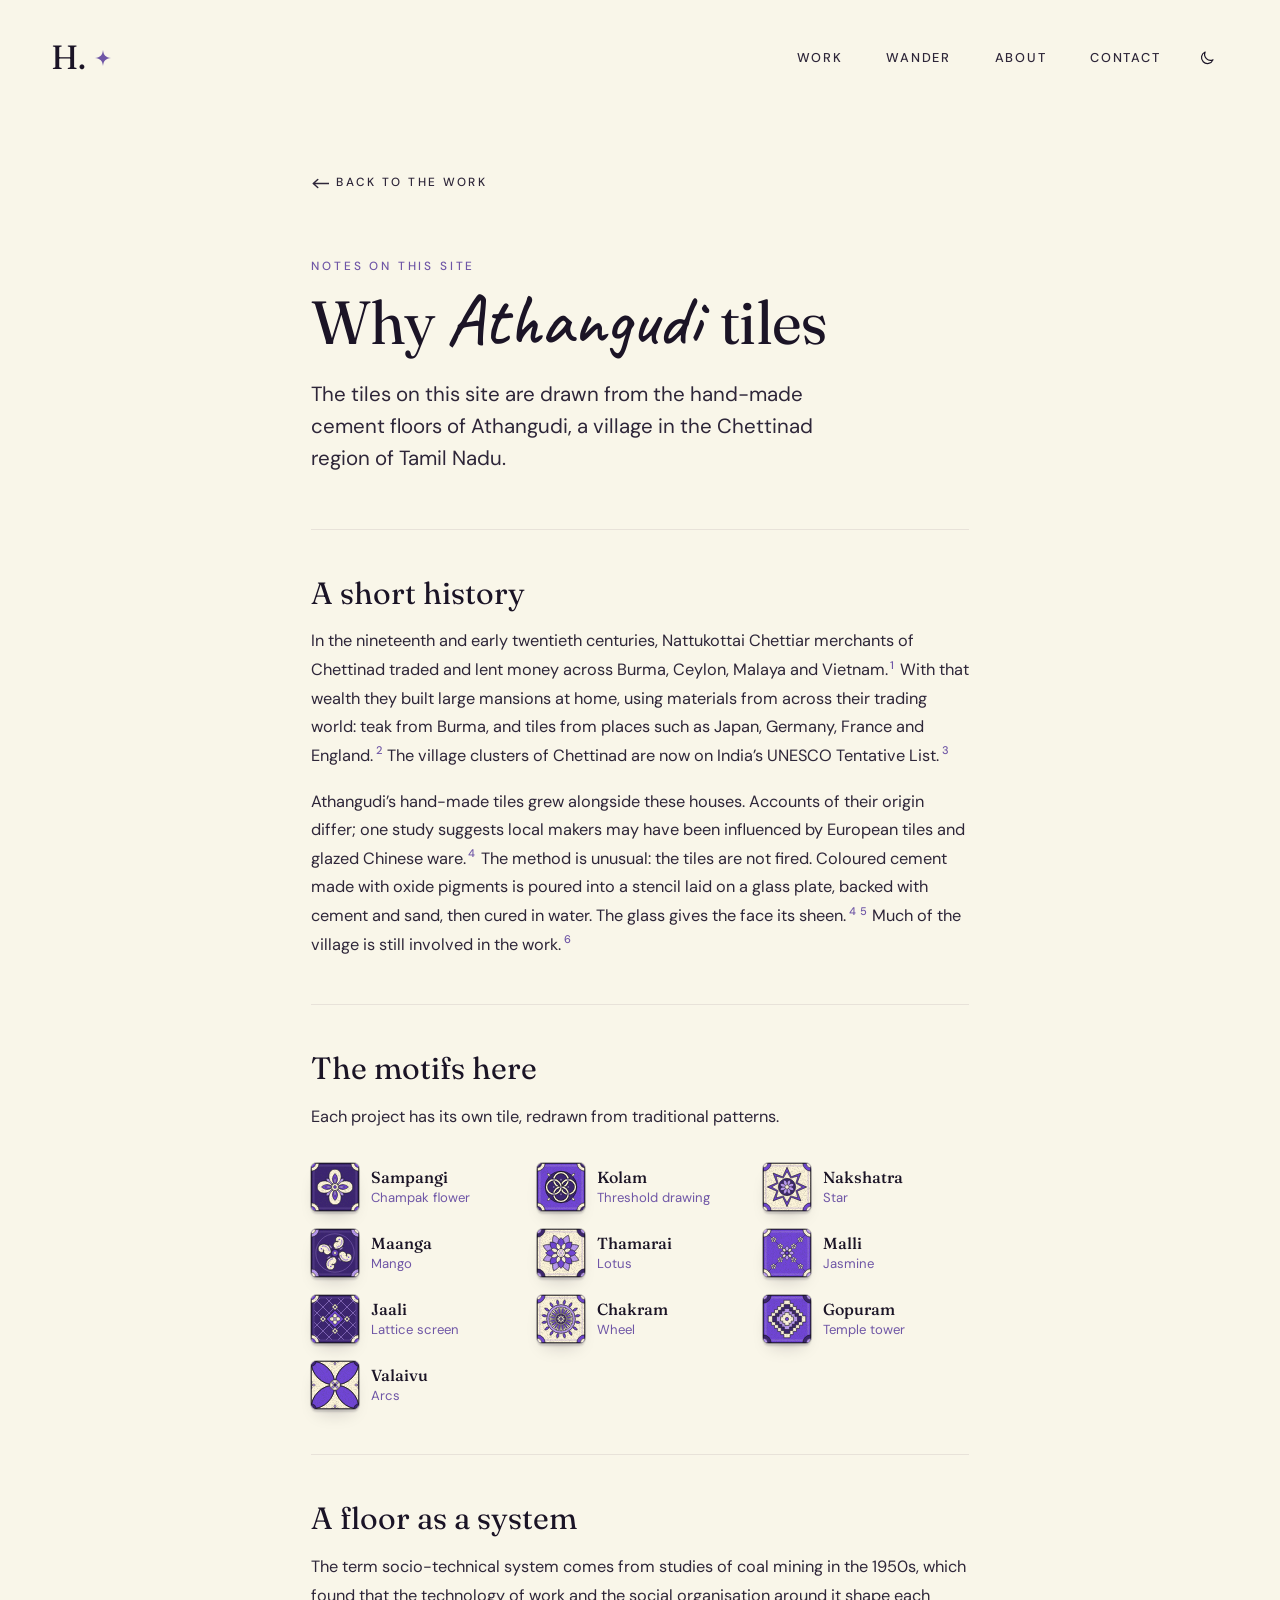
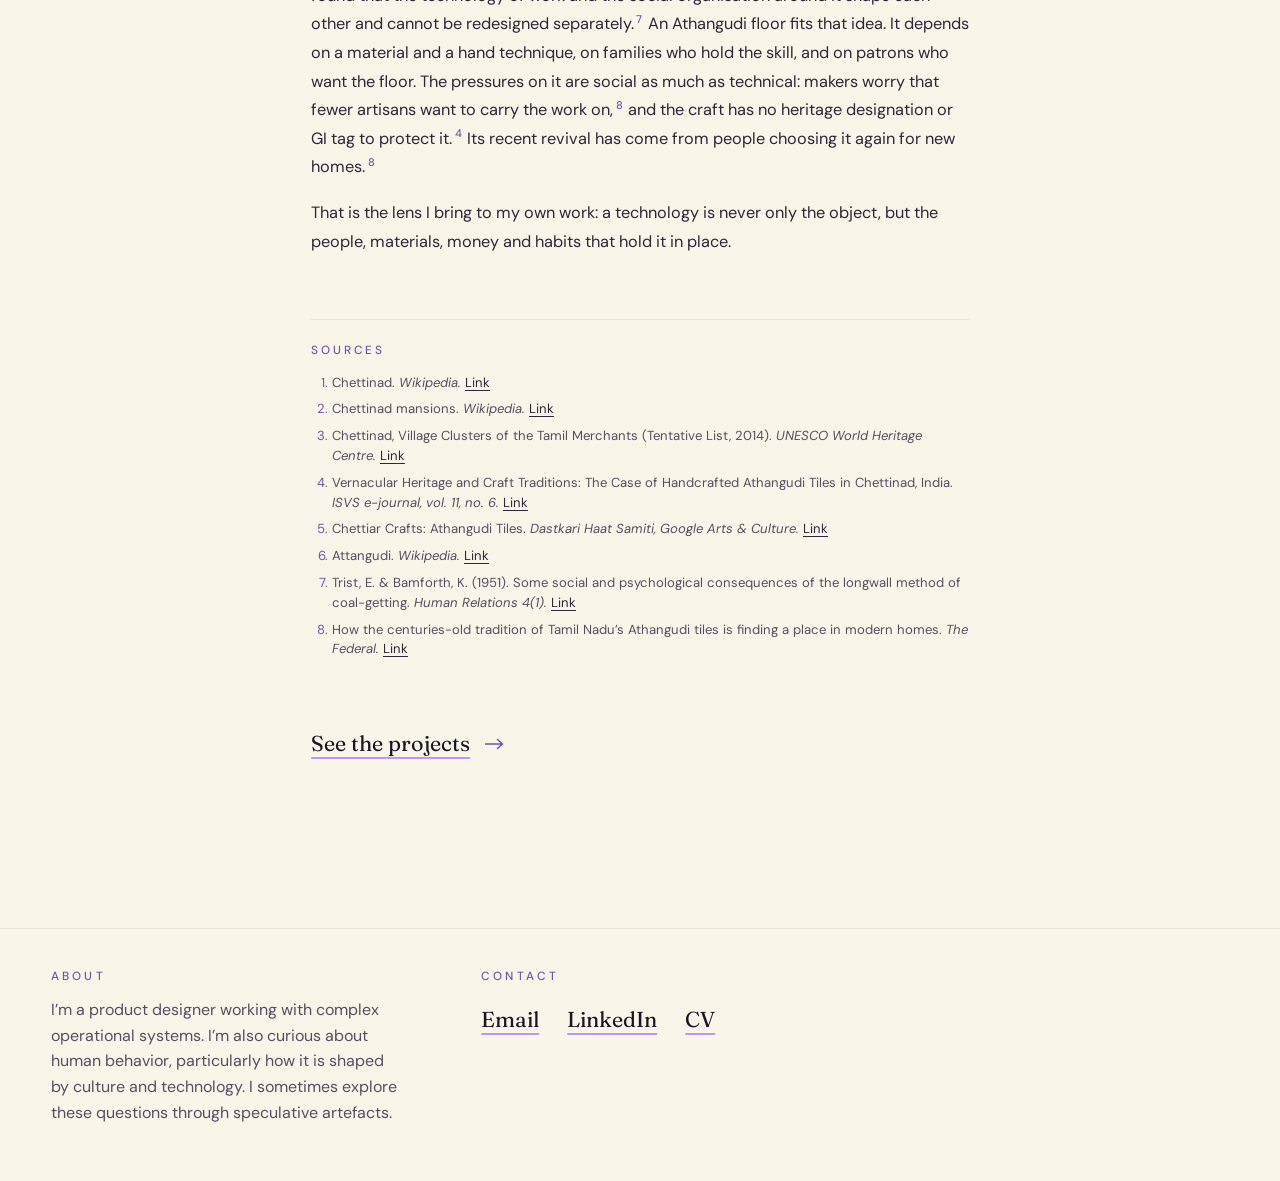
==== athangudi.html @ d54a867b "Athangudi page: tie decline and revival claims to the sources that support them Co-Authored-By: Clau" ====
<!doctype html>
<html lang="en">
<head>
  <meta charset="utf-8">
  <meta name="viewport" content="width=device-width, initial-scale=1">
  <title>Athangudi tiles — Harini</title>
  <meta name="description" content="Why this portfolio is laid out in Athangudi tiles: the hand-made cement floors of Chettinad, Tamil Nadu.">
  <meta name="theme-color" content="#F9F6E9" media="(prefers-color-scheme: light)">
  <meta name="theme-color" content="#15121C" media="(prefers-color-scheme: dark)">
  <link rel="preconnect" href="https://fonts.googleapis.com">
  <link rel="preconnect" href="https://fonts.gstatic.com" crossorigin>
  <link href="https://fonts.googleapis.com/css2?family=Caveat:wght@500&family=DM+Sans:opsz,wght@9..40,400;9..40,500;9..40,600&family=Fraunces:opsz,wght@9..144,300..600&display=swap" rel="stylesheet">
  <link rel="stylesheet" href="styles.css">
  <script>
    document.documentElement.classList.add('js');
    try { var t = localStorage.getItem('theme'); if (t === 'light' || t === 'dark') document.documentElement.dataset.theme = t; } catch (e) {}
    try { if (sessionStorage.getItem('hello')) document.documentElement.classList.add('seen'); else sessionStorage.setItem('hello', '1'); } catch (e) {}
  </script>
</head>
<body>
  <!-- Shared ornament: a four-point spark, used sparingly -->
  <svg width="0" height="0" style="position:absolute" aria-hidden="true">
    <symbol id="spark" viewBox="0 0 24 24"><path d="M12 0C12.9 8 16 11.1 24 12 16 12.9 12.9 16 12 24 11.1 16 8 12.9 0 12 8 11.1 11.1 8 12 0Z"/></symbol>
    <symbol id="arrow" viewBox="0 0 20 12"><path d="M0 6h17M12.5 1.5 17.5 6l-5 4.5" fill="none" stroke="currentColor" stroke-width="1.6" stroke-linecap="round" stroke-linejoin="round"/></symbol>
  </svg>

  <a class="skip" href="#article">Skip to content</a>

  <header class="site-header">
    <a class="monogram" href="index.html" aria-label="Harini — home">H.<svg class="spark" aria-hidden="true"><use href="#spark"/></svg></a>
    <div class="header-end">
      <nav aria-label="Primary">
      <ul class="nav">
        <li><a href="index.html#work">Work</a></li>
        <li><a href="index.html#wander">Wander</a></li>
        <li><a href="index.html#about">About</a></li>
        <li><a href="index.html#contact">Contact</a></li>
      </ul>
    </nav>
      <button class="theme-toggle" type="button" aria-label="Switch to dark theme">
        <svg class="icon-moon" viewBox="0 0 24 24" fill="none" stroke="currentColor" stroke-width="1.6" stroke-linecap="round" stroke-linejoin="round" aria-hidden="true"><path d="M20 14.5A8 8 0 0 1 9.5 4a8 8 0 1 0 10.5 10.5Z"/></svg>
        <svg class="icon-sun" viewBox="0 0 24 24" fill="none" stroke="currentColor" stroke-width="1.6" stroke-linecap="round" aria-hidden="true"><circle cx="12" cy="12" r="4"/><path d="M12 2v2M12 20v2M4.9 4.9l1.4 1.4M17.7 17.7l1.4 1.4M2 12h2M20 12h2M4.9 19.1l1.4-1.4M17.7 6.3l1.4-1.4"/></svg>
      </button>
    </div>
  </header>

  <main class="article" id="article">
    <a class="back-link" href="index.html#work"><svg aria-hidden="true"><use href="#arrow"/></svg>Back to the work</a>

    <header class="article__head">
      <p class="article__kicker">Notes on this site</p>
      <h1>Why <span class="name">Athangudi</span> tiles</h1>
      <p class="article__lede">The tiles on this site are drawn from the hand-made cement floors of Athangudi, a village in the Chettinad region of Tamil Nadu.</p>
    </header>

    <section class="article__section" aria-labelledby="history">
      <h2 id="history">A short history</h2>
      <p>In the nineteenth and early twentieth centuries, Nattukottai Chettiar merchants of Chettinad traded and lent money across Burma, Ceylon, Malaya and Vietnam.<sup class="cite"><a href="#src-1" aria-label="Source 1">1</a></sup> With that wealth they built large mansions at home, using materials from across their trading world: teak from Burma, and tiles from places such as Japan, Germany, France and England.<sup class="cite"><a href="#src-2" aria-label="Source 2">2</a></sup> The village clusters of Chettinad are now on India’s UNESCO Tentative List.<sup class="cite"><a href="#src-3" aria-label="Source 3">3</a></sup></p>
      <p>Athangudi’s hand-made tiles grew alongside these houses. Accounts of their origin differ; one study suggests local makers may have been influenced by European tiles and glazed Chinese ware.<sup class="cite"><a href="#src-4" aria-label="Source 4">4</a></sup> The method is unusual: the tiles are not fired. Coloured cement made with oxide pigments is poured into a stencil laid on a glass plate, backed with cement and sand, then cured in water. The glass gives the face its sheen.<sup class="cite"><a href="#src-4" aria-label="Source 4">4</a></sup><sup class="cite"><a href="#src-5" aria-label="Source 5">5</a></sup> Much of the village is still involved in the work.<sup class="cite"><a href="#src-6" aria-label="Source 6">6</a></sup></p>
    </section>

    <section class="article__section" aria-labelledby="motifs">
      <h2 id="motifs">The motifs here</h2>
      <p>Each project has its own tile, redrawn from traditional patterns.</p>
      <ul class="motifs motifs--compact" role="list">
          <li class="motif motif--compact"><span class="motif__tile" aria-hidden="true"><img class="art-dark" src="assets/tiles/sampangi.svg" alt="" width="400" height="400" loading="lazy"><img class="art-light" src="assets/tiles/light/sampangi.svg" alt="" width="400" height="400" loading="lazy"></span><span class="motif__text"><strong>Sampangi</strong><span class="motif__en">Champak flower</span></span></li>
          <li class="motif motif--compact"><span class="motif__tile" aria-hidden="true"><img class="art-dark" src="assets/tiles/kolam.svg" alt="" width="400" height="400" loading="lazy"><img class="art-light" src="assets/tiles/light/kolam.svg" alt="" width="400" height="400" loading="lazy"></span><span class="motif__text"><strong>Kolam</strong><span class="motif__en">Threshold drawing</span></span></li>
          <li class="motif motif--compact"><span class="motif__tile" aria-hidden="true"><img class="art-dark" src="assets/tiles/nakshatra.svg" alt="" width="400" height="400" loading="lazy"><img class="art-light" src="assets/tiles/light/nakshatra.svg" alt="" width="400" height="400" loading="lazy"></span><span class="motif__text"><strong>Nakshatra</strong><span class="motif__en">Star</span></span></li>
          <li class="motif motif--compact"><span class="motif__tile" aria-hidden="true"><img class="art-dark" src="assets/tiles/maanga.svg" alt="" width="400" height="400" loading="lazy"><img class="art-light" src="assets/tiles/light/maanga.svg" alt="" width="400" height="400" loading="lazy"></span><span class="motif__text"><strong>Maanga</strong><span class="motif__en">Mango</span></span></li>
          <li class="motif motif--compact"><span class="motif__tile" aria-hidden="true"><img class="art-dark" src="assets/tiles/thamarai.svg" alt="" width="400" height="400" loading="lazy"><img class="art-light" src="assets/tiles/light/thamarai.svg" alt="" width="400" height="400" loading="lazy"></span><span class="motif__text"><strong>Thamarai</strong><span class="motif__en">Lotus</span></span></li>
          <li class="motif motif--compact"><span class="motif__tile" aria-hidden="true"><img class="art-dark" src="assets/tiles/malli.svg" alt="" width="400" height="400" loading="lazy"><img class="art-light" src="assets/tiles/light/malli.svg" alt="" width="400" height="400" loading="lazy"></span><span class="motif__text"><strong>Malli</strong><span class="motif__en">Jasmine</span></span></li>
          <li class="motif motif--compact"><span class="motif__tile" aria-hidden="true"><img class="art-dark" src="assets/tiles/jaali.svg" alt="" width="400" height="400" loading="lazy"><img class="art-light" src="assets/tiles/light/jaali.svg" alt="" width="400" height="400" loading="lazy"></span><span class="motif__text"><strong>Jaali</strong><span class="motif__en">Lattice screen</span></span></li>
          <li class="motif motif--compact"><span class="motif__tile" aria-hidden="true"><img class="art-dark" src="assets/tiles/chakram.svg" alt="" width="400" height="400" loading="lazy"><img class="art-light" src="assets/tiles/light/chakram.svg" alt="" width="400" height="400" loading="lazy"></span><span class="motif__text"><strong>Chakram</strong><span class="motif__en">Wheel</span></span></li>
          <li class="motif motif--compact"><span class="motif__tile" aria-hidden="true"><img class="art-dark" src="assets/tiles/gopuram.svg" alt="" width="400" height="400" loading="lazy"><img class="art-light" src="assets/tiles/light/gopuram.svg" alt="" width="400" height="400" loading="lazy"></span><span class="motif__text"><strong>Gopuram</strong><span class="motif__en">Temple tower</span></span></li>
          <li class="motif motif--compact"><span class="motif__tile" aria-hidden="true"><img class="art-dark" src="assets/tiles/valaivu.svg" alt="" width="400" height="400" loading="lazy"><img class="art-light" src="assets/tiles/light/valaivu.svg" alt="" width="400" height="400" loading="lazy"></span><span class="motif__text"><strong>Valaivu</strong><span class="motif__en">Arcs</span></span></li>
      </ul>
    </section>

    <section class="article__section" aria-labelledby="systems">
      <h2 id="systems">A floor as a system</h2>
      <p>The term socio-technical system comes from studies of coal mining in the 1950s, which found that the technology of work and the social organisation around it shape each other and cannot be redesigned separately.<sup class="cite"><a href="#src-7" aria-label="Source 7">7</a></sup> An Athangudi floor fits that idea. It depends on a material and a hand technique, on families who hold the skill, and on patrons who want the floor. The pressures on it are social as much as technical: makers worry that fewer artisans want to carry the work on,<sup class="cite"><a href="#src-8" aria-label="Source 8">8</a></sup> and the craft has no heritage designation or GI tag to protect it.<sup class="cite"><a href="#src-4" aria-label="Source 4">4</a></sup> Its recent revival has come from people choosing it again for new homes.<sup class="cite"><a href="#src-8" aria-label="Source 8">8</a></sup></p>
      <p>That is the lens I bring to my own work: a technology is never only the object, but the people, materials, money and habits that hold it in place.</p>
    </section>

    <section class="sources" aria-labelledby="sources">
      <h2 id="sources">Sources</h2>
      <ol>
        <li id="src-1">Chettinad. <span class="sources__pub">Wikipedia.</span> <a href="https://en.wikipedia.org/wiki/Chettinad" target="_blank" rel="noopener noreferrer">Link<span class="sr-only"> (opens in a new tab)</span></a></li>
        <li id="src-2">Chettinad mansions. <span class="sources__pub">Wikipedia.</span> <a href="https://en.wikipedia.org/wiki/Chettinad_mansions" target="_blank" rel="noopener noreferrer">Link<span class="sr-only"> (opens in a new tab)</span></a></li>
        <li id="src-3">Chettinad, Village Clusters of the Tamil Merchants (Tentative List, 2014). <span class="sources__pub">UNESCO World Heritage Centre.</span> <a href="https://whc.unesco.org/en/tentativelists/5920/" target="_blank" rel="noopener noreferrer">Link<span class="sr-only"> (opens in a new tab)</span></a></li>
        <li id="src-4">Vernacular Heritage and Craft Traditions: The Case of Handcrafted Athangudi Tiles in Chettinad, India. <span class="sources__pub">ISVS e-journal, vol. 11, no. 6.</span> <a href="https://isvshome.com/pdf/ISVS_11-06/ISVSej_11.06.02.pdf" target="_blank" rel="noopener noreferrer">Link<span class="sr-only"> (opens in a new tab)</span></a></li>
        <li id="src-5">Chettiar Crafts: Athangudi Tiles. <span class="sources__pub">Dastkari Haat Samiti, Google Arts &amp; Culture.</span> <a href="https://artsandculture.google.com/story/chettiar-crafts-athangudi-tiles-dastkari-haat-samiti/2QWRMoHx4BQNJg" target="_blank" rel="noopener noreferrer">Link<span class="sr-only"> (opens in a new tab)</span></a></li>
        <li id="src-6">Attangudi. <span class="sources__pub">Wikipedia.</span> <a href="https://en.wikipedia.org/wiki/Attangudi" target="_blank" rel="noopener noreferrer">Link<span class="sr-only"> (opens in a new tab)</span></a></li>
        <li id="src-7">Trist, E. &amp; Bamforth, K. (1951). Some social and psychological consequences of the longwall method of coal-getting. <span class="sources__pub">Human Relations 4(1).</span> <a href="https://doi.org/10.1177/001872675100400101" target="_blank" rel="noopener noreferrer">Link<span class="sr-only"> (opens in a new tab)</span></a></li>
        <li id="src-8">How the centuries-old tradition of Tamil Nadu’s Athangudi tiles is finding a place in modern homes. <span class="sources__pub">The Federal.</span> <a href="https://m.dailyhunt.in/news/india/english/the+federal+english-epaper-thefeden/how+the+centuriesold+tradition+of+tamil+nadus+athangudi+tiles+is+finding+a+place+in+modern+homes-newsid-n694177551" target="_blank" rel="noopener noreferrer">Link<span class="sr-only"> (opens in a new tab)</span></a></li>
      </ol>
    </section>

    <p class="article__end"><a href="index.html#work">See the projects<svg aria-hidden="true"><use href="#arrow"/></svg></a></p>
  </main>

  <footer class="site-footer">
    <section id="about" aria-labelledby="about-title">
      <h2 id="about-title">About</h2>
      <p>I’m a product designer working with complex operational systems. I’m also curious about human behavior, particularly how it is shaped by culture and technology. I sometimes explore these questions through speculative artefacts.</p>
    </section>
    <section id="contact" aria-labelledby="contact-title">
      <h2 id="contact-title">Contact</h2>
      <ul class="contact-links" role="list">
        <li><a href="index.html#contact">Email</a></li>
        <li><a href="https://www.linkedin.com/in/hmuralidharan/" target="_blank" rel="noopener noreferrer">LinkedIn<span class="sr-only"> (opens in a new tab)</span></a></li>
        <li><a href="https://flowcv.com/resume/mtfq4s3gjd2h" target="_blank" rel="noopener noreferrer">CV<span class="sr-only"> (opens in a new tab)</span></a></li>
      </ul>
    </section>
  </footer>

  <script>
    // Theme toggle: follows the device setting until the visitor picks one.
    (function () {
      var root = document.documentElement, btn = document.querySelector('.theme-toggle');
      var dark = function () {
        return root.dataset.theme ? root.dataset.theme === 'dark' : matchMedia('(prefers-color-scheme: dark)').matches;
      };
      var label = function () { btn.setAttribute('aria-label', dark() ? 'Switch to light theme' : 'Switch to dark theme'); };
      label();
      btn.addEventListener('click', function (e) {
        var next = dark() ? 'light' : 'dark';
        var apply = function () {
          root.dataset.theme = next;
          try { localStorage.setItem('theme', next); } catch (err) {}
          label();
        };
        // A circle grows out from the toggle (where supported, motion allowed).
        if (!document.startViewTransition || matchMedia('(prefers-reduced-motion: reduce)').matches) { apply(); return; }
        var r = btn.getBoundingClientRect(), x = r.left + r.width / 2, y = r.top + r.height / 2;
        root.style.setProperty('--tx', x + 'px');
        root.style.setProperty('--ty', y + 'px');
        root.style.setProperty('--tr', Math.hypot(Math.max(x, innerWidth - x), Math.max(y, innerHeight - y)) + 'px');
        document.startViewTransition(apply);
      });
      matchMedia('(prefers-color-scheme: dark)').addEventListener('change', label);
    })();
  </script>
  <script src="script.js" defer></script>
</body>
</html>
---- styles.css ----
/* ---------------------------------------------------------------------------
   Harini — Work / Wander landing page
   Palette: ink, deep violet, muted lilac, warm ivory.
--------------------------------------------------------------------------- */
:root {
  --ink: #15121C;
  --ink-2: #1D1926;
  --violet: #7045D5;
  --lilac: #B99AEF;
  --ivory: #F1DFAD;
  --ivory-soft: #E9DDC0;
  --muted: #B8AFC4;

  /* Theme tokens: light by default (Ivory / Charcoal / Plum), dark below. */
  --bg: #F9F6E9;
  --heading: #1B1426;
  --text: #2E2639;
  --muted-text: #574D63;
  --accent: #6F56A6;          /* plum: emphasis text, links */
  --line: #B99AF7;            /* orchid rules */
  --spark: #6F56A6;
  --spark-alt: #1B1426;
  --frame: 111 86 166;        /* rgb triplets for translucent strokes */
  --orbit: 111 86 166;
  --divider: #E8E2D9;
  --disc-1: #E3D6FF; --disc-2: #C9B6FF; --disc-3: #B99AF7;
  --disc-opacity: .7;
  --cast-1: rgb(27 20 38 / .16);
  --cast-2: rgb(27 20 38 / .22);
  --skip-bg: #1B1426; --skip-fg: #F9F6E9;

  --serif: "Fraunces", "Iowan Old Style", Georgia, serif;
  --sans: "DM Sans", "Segoe UI", system-ui, sans-serif;
  --hand: "Caveat", "Bradley Hand", cursive;   /* used only for the name and one note */

  --gutter: clamp(16px, 4vw, 64px);
  --flip: 420ms;
  --ease: cubic-bezier(.45, 0, .2, 1);
}

@media (prefers-color-scheme: dark) {
  :root:not([data-theme="light"]) {
    --bg: #15121C;
    --heading: #F1DFAD;
    --text: #E9DDC0;
    --muted-text: #B8AFC4;
    --accent: #B99AEF;
    --line: #7045D5;
    --spark: #B99AEF;
    --spark-alt: #F1DFAD;
    --frame: 241 223 173;
    --orbit: 185 154 239;
    --divider: rgb(185 154 239 / .25);
    --disc-1: #6A4AA8; --disc-2: #4A2F86; --disc-3: #241845;
    --disc-opacity: .75;
    --cast-1: rgb(0 0 0 / .55);
    --cast-2: rgb(0 0 0 / .65);
    --skip-bg: #F1DFAD; --skip-fg: #15121C;
    color-scheme: dark;
  }
}
:root[data-theme="dark"] {
    --bg: #15121C;
  --heading: #F1DFAD;
  --text: #E9DDC0;
  --muted-text: #B8AFC4;
  --accent: #B99AEF;
  --line: #7045D5;
  --spark: #B99AEF;
  --spark-alt: #F1DFAD;
  --frame: 241 223 173;
  --orbit: 185 154 239;
  --divider: rgb(185 154 239 / .25);
  --disc-1: #6A4AA8; --disc-2: #4A2F86; --disc-3: #241845;
  --disc-opacity: .75;
  --cast-1: rgb(0 0 0 / .55);
  --cast-2: rgb(0 0 0 / .65);
  --skip-bg: #F1DFAD; --skip-fg: #15121C;
  color-scheme: dark;
}

*, *::before, *::after { box-sizing: border-box; }

html { color-scheme: light; scroll-behavior: smooth; }
:root[data-theme="light"] { color-scheme: light; }
@media (prefers-reduced-motion: reduce) { html { scroll-behavior: auto; } }

body {
  margin: 0;
  background: var(--bg);
  color: var(--text);
  transition: background-color 250ms, color 250ms;
  font: 400 1rem/1.6 var(--sans);
  -webkit-font-smoothing: antialiased;
  text-rendering: optimizeLegibility;
}

img { display: block; max-width: 100%; }
a { color: inherit; }
h1, h2, h3, p, figure, ul { margin: 0; }

.sr-only {
  position: absolute; width: 1px; height: 1px; padding: 0; margin: -1px;
  overflow: hidden; clip: rect(0 0 0 0); white-space: nowrap; border: 0;
}
.nowrap { white-space: nowrap; }

:focus-visible { outline: 2px solid var(--accent); outline-offset: 4px; border-radius: 2px; }

.skip {
  position: absolute; left: var(--gutter); top: -100px; z-index: 10;
  padding: .6rem 1rem; background: var(--skip-bg); color: var(--skip-fg);
  font-weight: 600; text-decoration: none;
}
.skip:focus { top: 12px; }

.spark { width: 14px; height: 14px; fill: var(--spark); flex: none; }

/* ---------------------------------------------------------------- header -- */
.site-header {
  display: flex; align-items: center; justify-content: space-between; gap: 1rem;
  padding: clamp(20px, 3vw, 36px) var(--gutter);
}
.monogram {
  display: inline-flex; align-items: center; gap: .55rem;
  font: 400 2.1rem/1 var(--serif); color: var(--heading); text-decoration: none;
}
.monogram .spark { width: 16px; height: 16px; }

.nav { display: flex; gap: clamp(.25rem, 2.4vw, 2.6rem); list-style: none; padding: 0; }
.nav a {
  display: inline-flex; align-items: center; min-height: 44px; padding: 0 .4rem;
  font: 500 .8rem/1 var(--sans); letter-spacing: .14em; text-transform: uppercase;
  text-decoration: none; color: var(--text);
  background: linear-gradient(var(--accent), var(--accent)) no-repeat 50% calc(100% - 10px) / 0 1px;
  transition: background-size 200ms var(--ease), color 200ms;
}
.nav a:hover { color: var(--heading); background-size: calc(100% - .8rem) 1px; }

/* ---------------------------------------------------------------- layout -- */
.layout {
  display: grid;
  grid-template-columns: 1fr;
  padding: clamp(12px, 3vw, 48px) var(--gutter) 0;
  align-items: start;
}

/* ----------------------------------------------------------------- intro -- */
.intro {
  display: flex; flex-direction: column;
}
/* Introduction on the left, headshot on the right; the text's last line
   (the short rule) sits level with the bottom of the photo. */
.intro__row {
  display: flex; align-items: flex-end; justify-content: space-between;
  gap: clamp(24px, 4vw, 72px);
}
.intro__text { flex: 0 1 auto; min-width: 0; }
.intro h1 {
  font: 400 clamp(2.2rem, 2.6vw, 3.1rem)/1.05 var(--serif);
  font-optical-sizing: auto;
  letter-spacing: -.015em;
  color: var(--heading);
}
/* The name, handwritten: Caveat 500. */
.intro h1 .name {
  font: 500 1.45em/1 var(--hand);
  letter-spacing: 0;
  color: var(--heading);
}
.spark--title { width: .42em; height: .42em; margin-left: .3em; vertical-align: .32em; }

.role {
  margin-top: .8rem;
  font: 400 clamp(1rem, 1.2vw, 1.25rem)/1.5 var(--sans);
  color: var(--text);
  max-width: 30ch;
}
.role em { font-style: normal; color: var(--accent); }

.short-rule {
  width: 36px; height: 0; margin: 1.2rem 0 0;
  border: 0; border-top: 1.5px solid var(--heading);
}

.portrait {
  /* Headshot: the photo exactly as supplied, on its own transparent background. */
  --w: clamp(130px, 12vw, 210px);
  flex: none;
  width: var(--w);
  margin-left: 0;
}
.portrait { position: relative; }
.portrait img { position: relative; width: 100%; height: auto; }
.portrait__disc, .portrait__frame, .hero-deco, .scroll-cue { display: none; }

/* -------------------------------------------------------------------- hero -- */
@media all {
  /* The first screen is the introduction alone; Work starts below the fold. */
  .intro {
    position: relative;
    min-height: calc(100svh - clamp(110px, 10vw, 140px));
    justify-content: center;
    padding: 0 7% 0 15%;
  }
  .intro__row { align-items: center; }
  .intro h1 { font-size: clamp(3rem, 4.1vw, 4.6rem); }
  .intro h1 .name { font-size: 72px; }
  .role { font-size: clamp(1.1rem, 1.25vw, 1.3rem); margin-top: 1.2rem; }
  .short-rule { width: 56px; margin-top: 2rem; border-top-width: 1px; }
  .portrait { --w: clamp(240px, 20vw, 330px); margin-right: 4%; }

  /* A thin rectangle behind the photo, a smaller offset line to its left,
     and a soft violet disc rising behind its top-right corner. */
  .portrait__frame, .portrait__disc { display: block; position: absolute; pointer-events: none; }
  .portrait__frame {
    left: 14%; right: 0; top: 4%; bottom: 0;
    border: 1px solid rgb(var(--frame) / .7);
  }
  .portrait__frame::before {
    content: ""; position: absolute;
    left: -15%; top: 12%; bottom: 0; width: 15%;
    border: 1px solid rgb(var(--frame) / .55); border-right: 0; border-bottom: 0;
  }
  .portrait__disc {
    width: 62%; aspect-ratio: 1; right: -24%; top: -12%;
    border-radius: 50%;
    background:
      radial-gradient(circle at 35% 30%, var(--disc-1), transparent 65%),
      radial-gradient(circle, var(--disc-2) 0%, var(--disc-3) 100%);
    opacity: var(--disc-opacity);
  }

  /* A long lilac arc that sweeps down and runs along the bottom of the screen. */
  .hero-deco { display: block; position: absolute; inset: 0; pointer-events: none; }
  .hero-orbit {
    position: absolute; left: 2%; right: 9%; top: 6%; bottom: 13%;
    border-left: 1px solid rgb(var(--orbit) / .55);
    border-bottom: 1px solid rgb(var(--orbit) / .55);
    border-bottom-left-radius: min(26vw, 380px) min(32svh, 340px);
    -webkit-mask-image: linear-gradient(to bottom, transparent, #000 35%);
            mask-image: linear-gradient(to bottom, transparent, #000 35%);
  }
  .hero-spark { position: absolute; width: 18px; height: 18px; }
  .hero-spark--end { right: calc(9% - 9px); bottom: calc(13% - 9px); fill: var(--spark); }
  .hero-spark--knot { left: calc(2% + min(26vw, 380px) - 9px); bottom: calc(13% - 9px); fill: var(--spark-alt); }

  /* Scroll cue: a vertical line dropping from the arc, with a label. */
  .scroll-cue {
    display: flex; align-items: flex-start; gap: 14px; padding-top: 30px;
    position: absolute; left: calc(2% + min(26vw, 380px)); bottom: 0; height: 13%;
    padding-left: 18px;
    font: 500 .72rem/1 var(--sans); letter-spacing: .24em; text-transform: uppercase;
    color: var(--text); text-decoration: none;
  }
  .scroll-cue::before {
    content: ""; position: absolute; left: 0; top: 9px; bottom: 0; width: 1px;
    background: linear-gradient(rgb(var(--frame) / .6), rgb(var(--frame) / 0));
  }
  .scroll-cue span { transition: color 200ms; }
  .scroll-cue span::after { content: " ↓"; letter-spacing: 0; color: var(--accent); }
  .scroll-cue:hover span { color: var(--accent); }
  .mural { margin-top: clamp(48px, 8vh, 96px); }
}

/* Hero on tablets and phones: same elements, scaled down. */
@media (max-width: 1080px) {
  .intro {
    position: relative;
    min-height: calc(100svh - 96px);
    padding: 0 0 0 9%;
  }
  .portrait__disc { right: -14%; width: 56%; }
  .intro__row { gap: 18px; }
  .portrait { --w: clamp(130px, 38vw, 260px); margin-right: 3%; }
  .hero-orbit { left: 0; right: 4%; top: 4%; bottom: 14%;
    border-bottom-left-radius: 22vw 18svh; }
  .hero-spark { width: 14px; height: 14px; }
  .hero-spark--end { right: calc(4% - 7px); bottom: calc(14% - 7px); }
  .hero-spark--knot { left: calc(22vw - 7px); bottom: calc(14% - 7px); }
  .scroll-cue { left: 22vw; height: 14%; padding-top: 22px; font-size: .66rem; letter-spacing: .2em; }
  .scroll-cue::before { top: 7px; }
  .short-rule { margin-top: 1.4rem; }
}
@media (max-width: 380px) {
  .intro { padding-left: 7%; }
  .intro h1 { font-size: 1.65rem; }
  .intro h1 .name { font-size: 1.4em; }
  .intro__row { gap: 12px; }
  .portrait { --w: 34vw; margin-right: 2%; }
  .role { font-size: .9rem; }
}

/* ----------------------------------------------------------------- mural -- */
.mural {
  container: mural / inline-size;
  margin-top: clamp(56px, 10vh, 120px);
  display: flex; flex-direction: column; gap: clamp(72px, 14vh, 150px);
  padding-top: .9rem; padding-bottom: clamp(56px, 12vh, 140px);
}

.group__head {
  display: flex; align-items: center; gap: clamp(14px, 1.6vw, 28px);
  margin-bottom: clamp(20px, 3vh, 36px);
}
.group__head h2 {
  position: relative;
  font: 400 clamp(2.4rem, 3.6vw, 3.4rem)/1 var(--serif);
  color: var(--heading); letter-spacing: -.015em;
}
/* A single handwritten aside, tucked above-right of "Wander". */
.scribble {
  position: absolute; left: 100%; bottom: 78%;
  margin-left: -.35em;
  font: 500 clamp(1.15rem, 1.5vw, 1.5rem)/1 var(--hand);
  letter-spacing: 0; white-space: nowrap;
  color: var(--accent);
  transform: rotate(-6deg); transform-origin: left bottom;
  pointer-events: none;
}
.group__label {
  font: 500 .74rem/1.3 var(--sans); letter-spacing: .26em; text-transform: uppercase;
  color: var(--text); white-space: nowrap;
}
.rule { height: 1px; background: var(--line); flex: 0 0 clamp(32px, 5vw, 80px); }
.rule--long { flex: 1 1 auto; }

/* ----------------------------------------------------------------- tiles -- */
.tiles {
  /* Tiles sit on a quarter-tile grid: a tile is 4 units square.
     --span = units across the mural, --h = units tall. Positions (--x, --y)
     are set per tile below, so the layout is ordered but not linear. */
  --span: 24;
  --h: 12;
  --seam: 8px;
  position: relative;
  aspect-ratio: var(--span) / var(--h);
  list-style: none; padding: 0;
  margin-inline: calc(var(--seam) / -2);   /* outer tile edges line up with the headings */
}
.tiles > .tile {
  position: absolute; left: 0; top: 0;
  /* --s is the tile's size in units: 4 = base size, 6 = 1.5x, 8 = 2x */
  width: calc(var(--s, 4) * 100% / var(--span) - var(--seam));
  margin-left: calc((var(--x, 0) * var(--xs, 1) + var(--ox, 0)) * 100% / var(--span) + var(--seam) / 2);
  margin-top: calc(var(--y, 0) * 100% / var(--span) + var(--seam) / 2);
}

/* Work — a tight cluster of mixed sizes; seams touch like a laid floor. */
.tiles--work { --h: 16; }
.tiles--work > :nth-child(1) { --x: 0; --y: 2; --s: 8; }
.tiles--work > :nth-child(2) { --x: 8; --y: 0; --s: 4; }
.tiles--work > :nth-child(3) { --x: 8; --y: 4; --s: 6; }
.tiles--work > :nth-child(4) { --x: 14; --y: 5; --s: 4; }
.tiles--work > :nth-child(5) { --x: 2; --y: 10; --s: 6; }
.tiles--work > :nth-child(6) { --x: 8; --y: 10; --s: 4; }

/* Wander — each tile starts as a copy of its Work counterpart (same place,
   same size) and drifts out to its own position and size as the section
   scrolls in. script.js sets --dx/--dy/--ds and --p. */
.tiles--wander { --h: 27; }
.tiles--wander:has(> :nth-child(6)) { --h: 27; }
.tiles--wander > :nth-child(1) { --x: 0; --y: 1; --s: 6; }
.tiles--wander > :nth-child(2) { --x: 11; --y: 0; --s: 4; }
.tiles--wander > :nth-child(3) { --x: 17; --y: 8; --s: 8; }
.tiles--wander > :nth-child(4) { --x: 5; --y: 13; --s: 4; }
.tiles--wander > :nth-child(5) { --x: 10; --y: 21; --s: 6; }
.tiles--wander > :nth-child(6) { --x: 20; --y: 22; --s: 4; }
.tiles--wander > .tile {
  transform-origin: 0 0;
  translate: calc(var(--dx, 0px) * (1 - var(--p, 1))) calc(var(--dy, 0px) * (1 - var(--p, 1)));
  scale: calc(1 + (var(--ds, 1) - 1) * (1 - var(--p, 1)));
  will-change: translate, scale;
}

/* Wide screens: nine base tiles across. Work shifts in from the left;
   Wander's horizontal positions stretch to use the full width. */
@container mural (width >= 1200px) {
  .tiles { --span: 36; }
  .tiles--work { --ox: 10; }
  .tiles--wander { --xs: 1.6; }
}

/* Narrower mural: four base tiles across. */
@container mural (width < 900px) {
  .tiles { --span: 16; }
  .tiles--work > :nth-child(1) { --x: 0; --y: 2; --s: 8; }
  .tiles--work > :nth-child(2) { --x: 8; --y: 0; --s: 4; }
  .tiles--work > :nth-child(3) { --x: 8; --y: 4; --s: 6; }
  .tiles--work > :nth-child(4) { --x: 12; --y: 0; --s: 4; }
  .tiles--work > :nth-child(5) { --x: 2; --y: 10; --s: 6; }
  .tiles--work > :nth-child(6) { --x: 8; --y: 10; --s: 4; }
  .tiles--wander { --h: 34; }
  .tiles--wander:has(> :nth-child(6)) { --h: 40; }
  .tiles--wander > :nth-child(1) { --x: 0; --y: 0; --s: 6; }
  .tiles--wander > :nth-child(2) { --x: 11; --y: 4; --s: 4; }
  .tiles--wander > :nth-child(3) { --x: 2; --y: 12; --s: 8; }
  .tiles--wander > :nth-child(4) { --x: 12; --y: 22; --s: 4; }
  .tiles--wander > :nth-child(5) { --x: 0; --y: 28; --s: 6; }
  .tiles--wander > :nth-child(6) { --x: 9; --y: 36; --s: 4; }
}

/* Phone: base tiles are half the width, the largest span it. */
@container mural (width < 560px) {
  .tiles { --span: 8; }
  .tiles--work { --h: 22; }
  .tiles--work:has(> :nth-child(6)) { --h: 26; }
  .tiles--work > :nth-child(1) { --x: 0; --y: 0; --s: 8; }
  .tiles--work > :nth-child(2) { --x: 0; --y: 8; --s: 4; }
  .tiles--work > :nth-child(3) { --x: 4; --y: 10; --s: 4; }
  .tiles--work > :nth-child(4) { --x: 0; --y: 12; --s: 4; }
  .tiles--work > :nth-child(5) { --x: 2; --y: 16; --s: 6; }
  .tiles--work > :nth-child(6) { --x: 0; --y: 22; --s: 4; }
  .tiles--wander { --h: 51; }
  .tiles--wander:has(> :nth-child(6)) { --h: 61; }
  .tiles--wander > :nth-child(1) { --x: 0; --y: 0; --s: 6; }
  .tiles--wander > :nth-child(2) { --x: 4; --y: 11; --s: 4; }
  .tiles--wander > :nth-child(3) { --x: 0; --y: 21; --s: 8; }
  .tiles--wander > :nth-child(4) { --x: 1; --y: 35; --s: 4; }
  .tiles--wander > :nth-child(5) { --x: 2; --y: 45; --s: 6; }
  .tiles--wander > :nth-child(6) { --x: 4; --y: 57; --s: 4; }
}

.tile {
  position: relative;
  aspect-ratio: 1;
  perspective: 1100px;
  container-type: inline-size;
  border-radius: 6px;
  cursor: pointer;
  -webkit-tap-highlight-color: transparent;
}
.tile__inner {
  position: absolute; inset: 0;
  transform-style: preserve-3d;
  transition: transform var(--flip) var(--ease);
}
.tile__face {
  position: absolute; inset: 0;
  border-radius: 6px;
  overflow: hidden;
  -webkit-backface-visibility: hidden;
  backface-visibility: hidden;
  /* Physical depth: a stepped edge below the face (the tile's thickness),
     then a soft cast shadow on the page. Vertical offsets only, so the
     light reads the same after the tile flips. */
  --edge: #2A1F45;
  --edge-dark: #1B1430;
  box-shadow:
    0 1px 0 var(--edge), 0 2px 0 var(--edge), 0 3px 0 var(--edge),
    0 4px 0 var(--edge-dark), 0 5px 0 var(--edge-dark), 0 6px 0 var(--edge-dark),
    0 8px 6px -2px var(--cast-1),
    0 18px 28px -8px var(--cast-2);
  transition: box-shadow 260ms var(--ease);
}
.tile__front img { width: 100%; height: 100%; object-fit: cover; }
.tile__front::after {   /* bevelled, slightly domed pressed-cement surface */
  content: ""; position: absolute; inset: 0; pointer-events: none;
  border-radius: inherit;
  background:
    radial-gradient(120% 90% at 30% 15%, rgb(255 255 255 / .14), transparent 55%),
    linear-gradient(160deg, transparent 55%, rgb(0 0 0 / .22));
  box-shadow:
    inset 0 2px 0 rgb(255 255 255 / .22),
    inset 2px 0 0 rgb(255 255 255 / .08),
    inset -2px 0 0 rgb(0 0 0 / .22),
    inset 0 -3px 0 rgb(0 0 0 / .35),
    inset 0 0 0 1px rgb(21 18 28 / .6);
}

.tile__back {
  transform: rotateY(180deg);
  display: flex; flex-direction: column; justify-content: center;
  padding: 11cqi 11cqi 10cqi;
  background:
    radial-gradient(circle at 0 0, var(--lilac) 0 9cqi, transparent calc(9cqi + .5px)),
    radial-gradient(circle at 100% 0, var(--lilac) 0 9cqi, transparent calc(9cqi + .5px)),
    radial-gradient(circle at 100% 100%, var(--lilac) 0 9cqi, transparent calc(9cqi + .5px)),
    radial-gradient(circle at 0 100%, var(--lilac) 0 9cqi, transparent calc(9cqi + .5px)),
    var(--ivory);
  color: var(--ink);
  --edge: #B8A271;
  --edge-dark: #8C7A50;
  box-shadow:
    inset 0 2px 0 rgb(255 255 255 / .5), inset 0 -3px 0 rgb(0 0 0 / .14),
    inset 0 0 0 1.5px var(--ink), inset 0 0 0 5cqi var(--ivory), inset 0 0 0 calc(5cqi + 1px) var(--violet),
    0 1px 0 var(--edge), 0 2px 0 var(--edge), 0 3px 0 var(--edge),
    0 4px 0 var(--edge-dark), 0 5px 0 var(--edge-dark), 0 6px 0 var(--edge-dark),
    0 8px 6px -2px var(--cast-1),
    0 22px 34px -8px var(--cast-2);
}
.tile__title {
  font: 500 clamp(1rem, 10cqi, 2rem)/1.08 var(--serif);
  color: var(--ink); letter-spacing: -.005em;
}
.tile__desc {
  margin-top: .55em;
  font-size: clamp(.75rem, 6.2cqi, 1.1rem); line-height: 1.4;
  max-width: 30ch;
  color: #3A3346;
}
.tile__link {
  display: inline-flex; align-items: center; gap: .45em; align-self: flex-start;
  margin-top: auto; padding-top: .5em;
  font: 600 clamp(.75rem, 6.4cqi, 1.05rem)/1 var(--sans);
  color: var(--violet); text-decoration: none;
}
.tile__link svg { width: 1.15em; height: .75em; transition: transform 200ms var(--ease); }
.tile__link:hover svg, .tile__link:focus-visible svg { transform: translateX(3px); }
.tile__link::after { content: ""; position: absolute; inset: 0; } /* whole revealed tile opens the project */
.tile__link:focus-visible { outline: none; }

/* revealed state — driven by .is-active (JS) or hover/focus (no JS) */
.tile.is-active .tile__inner,
html:not(.js) .tile:hover .tile__inner,
html:not(.js) .tile:focus-within .tile__inner { transform: rotateY(180deg); }

.tile:has(:focus-visible) { outline: 2px solid var(--accent); outline-offset: 4px; }
.tile.is-active { z-index: 1; }

/* reduced motion: reveal by cross-fade, no rotation */
@media (prefers-reduced-motion: reduce) {
  .tile__inner { transition: none; }
  .tile__back { transform: none; opacity: 0; transition: opacity 160ms linear; }
  .tile.is-active .tile__inner,
  html:not(.js) .tile:hover .tile__inner,
  html:not(.js) .tile:focus-within .tile__inner { transform: none; }
  .tile.is-active .tile__back,
  html:not(.js) .tile:hover .tile__back,
  html:not(.js) .tile:focus-within .tile__back { opacity: 1; }
}

/* ---------------------------------------------------------------- footer -- */
.site-footer {
  display: grid; grid-template-columns: minmax(300px, 30%) 1fr;
  column-gap: clamp(40px, 6vw, 110px); row-gap: 2rem;
  margin-top: clamp(24px, 6vh, 72px);
  padding: 40px var(--gutter) 56px;
  border-top: 1px solid var(--divider);
}
.site-footer h2 {
  font: 500 .74rem/1.3 var(--sans); letter-spacing: .26em; text-transform: uppercase;
  color: var(--accent); margin-bottom: .8rem;
}
.site-footer p { max-width: 52ch; color: var(--muted-text); }
.contact-links { display: flex; flex-wrap: wrap; gap: .25rem 1.75rem; list-style: none; padding: 0; }
.contact-links a {
  display: inline-flex; align-items: center; min-height: 44px;
  font: 400 1.35rem/1 var(--serif); color: var(--heading);
  text-decoration: underline; text-decoration-color: var(--line); text-underline-offset: 6px;
}
.contact-links a:hover { text-decoration-color: var(--accent); }

/* ------------------------------------------------------------ responsive -- */
/* Desktop: the intro group (text + headshot) sits at the right, text right-aligned. */

@media (max-width: 1240px) and (min-width: 1081px) {
  .group__label { letter-spacing: .18em; font-size: .68rem; }
  .rule:not(.rule--long) { display: none; }
}

@media (max-width: 1080px) {
  .layout, .site-footer { grid-template-columns: 1fr; }

  .mural { margin-top: clamp(40px, 7vw, 64px); }
}

@media (max-width: 640px) {
  .site-header { padding-top: 18px; padding-bottom: 10px; }
  .intro__row { gap: 16px; }
  .intro h1 { font-size: clamp(1.8rem, 8vw, 2.3rem); }
  .intro h1 .name { font-size: 1.3em; }
  .spark--title { margin-left: .15em; }
  .role { font-size: 1rem; }
  .monogram { font-size: 1.8rem; }
  .nav { gap: 0; }
  .nav a { font-size: .7rem; letter-spacing: .1em; padding: 0 .45rem; }
  .group__head { flex-wrap: wrap; row-gap: .5rem; }
  .group__head h2 { flex: 0 0 auto; }
  .group__head > .spark { margin-left: auto; }
  .group__head .rule:not(.rule--long) { display: none; }
  .group__label { order: 5; flex-basis: 100%; white-space: normal; letter-spacing: .2em; font-size: .7rem; }
  .group__head .rule--long { display: none; }
  .tile__back { padding: 9cqi 9cqi 8cqi; }
}

@media (max-width: 380px) {
  .nav a { padding: 0 .28rem; letter-spacing: .04em; font-size: .64rem; }
  .monogram { font-size: 1.55rem; gap: .3rem; }
  .monogram .spark { width: 12px; height: 12px; }
  .theme-toggle { width: 34px; height: 34px; }
  .site-header { gap: .25rem; }
}

/* ---------------------------------------------------------- theme toggle -- */
.header-end { display: flex; align-items: center; gap: clamp(4px, 1.4vw, 20px); }
.theme-toggle {
  display: inline-grid; place-items: center;
  width: 44px; height: 44px; padding: 0;
  border: 1px solid transparent; border-radius: 50%;
  background: none; color: var(--heading); cursor: pointer;
  transition: border-color 200ms;
}
.theme-toggle:hover { border-color: rgb(var(--orbit) / .5); }
.theme-toggle svg { width: 18px; height: 18px; }
.theme-toggle .icon-sun { display: none; }
@media (prefers-color-scheme: dark) {
  :root:not([data-theme="light"]) .theme-toggle .icon-sun { display: block; }
  :root:not([data-theme="light"]) .theme-toggle .icon-moon { display: none; }
}
:root[data-theme="dark"] .theme-toggle .icon-sun { display: block; }
:root[data-theme="dark"] .theme-toggle .icon-moon { display: none; }
@media (max-width: 640px) { .theme-toggle { width: 40px; height: 40px; } .header-end { gap: 0; } }

/* =====================================================================
   Tactile tiles & small motions
   1  softer, raised edges   3  light that follows the cursor
   5  slight tilt on hover   6  Work tiles settle into place
   7  hero arc draws in, sparkles twinkle, the note writes itself
   ===================================================================== */

/* 1 — softer, raised edges: rounder corners, a blurred bevel on the outline
   and a lifted, diffused shadow in place of the hard stepped edge. */
.tile, .tile__face { border-radius: 10px; }
.tile__face {
  box-shadow:
    0 0 0 1px rgb(21 18 28 / .35),
    0 2px 1px var(--edge),
    0 4px 2px var(--edge),
    0 6px 3px var(--edge-dark),
    0 10px 12px -4px var(--cast-1),
    0 22px 36px -12px var(--cast-2);
}
.tile__front::after {
  box-shadow:
    inset 0 1.5px 1.5px rgb(255 255 255 / .32),
    inset 1.5px 0 2px rgb(255 255 255 / .1),
    inset -1.5px 0 2px rgb(0 0 0 / .22),
    inset 0 -2.5px 4px rgb(0 0 0 / .38),
    inset 0 0 6px rgb(0 0 0 / .22),
    inset 0 0 0 1px rgb(21 18 28 / .55);
}
.tile__back {
  box-shadow:
    inset 0 1.5px 1.5px rgb(255 255 255 / .55), inset 0 -2.5px 4px rgb(0 0 0 / .14),
    inset 0 0 0 1.5px var(--ink), inset 0 0 0 5cqi var(--ivory), inset 0 0 0 calc(5cqi + 1px) var(--violet),
    0 0 0 1px rgb(21 18 28 / .3),
    0 2px 1px var(--edge), 0 4px 2px var(--edge), 0 6px 3px var(--edge-dark),
    0 10px 12px -4px var(--cast-1),
    0 22px 36px -12px var(--cast-2);
}

/* 3 — glazed sheen that follows the cursor across the tile face */
.tile__front::before {
  content: ""; position: absolute; inset: 0; z-index: 1; pointer-events: none;
  border-radius: inherit;
  background: radial-gradient(circle at var(--mx, 30%) var(--my, 20%),
              rgb(255 255 255 / .34), rgb(255 255 255 / .08) 28%, transparent 55%);
  mix-blend-mode: soft-light;
  opacity: var(--glow, 0);
  transition: opacity 300ms var(--ease);
}

/* 5 — the tile tilts a few degrees toward the cursor */
.tile {
  transform: perspective(900px) rotateX(var(--rx, 0deg)) rotateY(var(--ry, 0deg));
  transition: transform 380ms var(--ease);
}
.tile.is-tilting { transition: transform 90ms linear; }

/* 6 — Work tiles are laid one after another when the section comes into view */
.tiles--work.is-waiting > .tile { opacity: 0; translate: 0 -22px; }
.tiles--work.is-laid > .tile {
  animation: tile-settle 700ms var(--ease) both;
  animation-delay: calc(var(--i, 0) * 110ms);
}
@keyframes tile-settle {
  0%   { opacity: 0; translate: 0 -22px; }
  60%  { opacity: 1; translate: 0 2px; }
  100% { opacity: 1; translate: 0 0; }
}

/* 7 — hero: the arc draws itself in, sparkles appear and now and then twinkle,
   the scroll cue fades up; the Wander note writes itself out. */
.js .hero-orbit { animation: orbit-draw 1800ms cubic-bezier(.6, 0, .25, 1) 200ms both; }
@keyframes orbit-draw {
  from { clip-path: inset(0 100% 0 0); }
  to   { clip-path: inset(0 0 0 0); }
}
.js .hero-spark { animation: spark-in 500ms var(--ease) both, twinkle 1.6s ease-in-out 1; }
.js .hero-spark--knot { animation-delay: 1100ms, 1900ms; }
.js .hero-spark--end  { animation-delay: 1900ms, 2700ms; }
.js .spark--title     { animation: twinkle 1.6s ease-in-out 3.2s 1; transform-box: fill-box; transform-origin: center; }
@keyframes spark-in { from { opacity: 0; scale: .2; } to { opacity: 1; scale: 1; } }
/* Each sparkle twinkles once, then rests (WCAG 2.2.2: no endless motion). */
@keyframes twinkle {
  0%, 100% { scale: 1; rotate: 0deg; opacity: 1; }
  50%      { scale: 1.35; rotate: 45deg; opacity: .85; }
}
.js .scroll-cue { animation: cue-in 700ms var(--ease) 1800ms both; }
@keyframes cue-in { from { opacity: 0; translate: 0 -6px; } to { opacity: 1; translate: 0 0; } }

.js .scribble { clip-path: inset(-20% 100% -20% 0); }
.js .scribble.is-written {
  clip-path: inset(-20% 0 -20% 0);
  transition: clip-path 1300ms cubic-bezier(.45, .05, .55, .95) 250ms;
}

/* Reduced motion: everything simply appears, nothing moves. */
@media (prefers-reduced-motion: reduce) {
  .tile { transform: none !important; transition: none; }
  .tile__front::before { display: none; }
  .tiles--work.is-waiting > .tile { opacity: 1; translate: none; }
  .tiles--work.is-laid > .tile { animation: none; }
  .js .hero-orbit, .js .hero-spark, .js .spark--title, .js .scroll-cue { animation: none; }
  .js .scribble { clip-path: none; transition: none; }
}

/* =====================================================================
   Tile reverse: the tile's own pattern seen through a deep plum veil,
   with an index number, ivory type and an outlined "View project" pill.
   ===================================================================== */
.tiles { counter-reset: tile; }
.tile { counter-increment: tile; }
.tile__back {
  isolation: isolate;
  justify-content: flex-start;
  padding: 10cqi 10cqi 9cqi;
  background: #241A3A;
  color: #F1DFAD;
  --edge: #1A1230;
  --edge-dark: #110C20;
  box-shadow:
    inset 0 1px 1px rgb(255 255 255 / .14), inset 0 -2px 4px rgb(0 0 0 / .4),
    inset 0 0 0 1px rgb(185 154 239 / .35),
    0 0 0 1px rgb(21 18 28 / .35),
    0 2px 1px var(--edge), 0 4px 2px var(--edge), 0 6px 3px var(--edge-dark),
    0 10px 12px -4px var(--cast-1),
    0 22px 36px -12px var(--cast-2);
}
/* the front's own artwork, blurred and veiled */
.tile__back::before {
  content: ""; position: absolute; inset: 0; z-index: -2;
  background: var(--art) center / cover no-repeat;
  filter: blur(7px) saturate(1.1);
  opacity: .9;
}
.tile__back::after {
  content: ""; position: absolute; inset: 0; z-index: -1;
  background:
    linear-gradient(160deg, rgb(43 30 72 / .55) 0%, rgb(27 20 38 / .86) 75%),
    radial-gradient(120% 80% at 20% 0%, rgb(185 154 239 / .18), transparent 60%);
}
/* index number, top-left, with a short rule */
.tile__title::before {
  content: counter(tile, decimal-leading-zero);
  display: flex; align-items: center; gap: .6em;
  margin-bottom: 1.1em;
  font: 500 clamp(.62rem, 4.6cqi, .8rem)/1 var(--sans);
  letter-spacing: .22em;
  color: #B99AEF;
}
.tile__title::after {
  content: ""; display: block; width: 2.2em; height: 1px; margin-top: .55em;
  background: rgb(241 223 173 / .45);
}
.tile__title {
  color: #F1DFAD;
  font-weight: 400;
}
.tile__desc { color: rgb(241 223 173 / .78); }
.tile__link {
  padding: .7em 1em; margin-top: auto;
  border: 1px solid rgb(241 223 173 / .5); border-radius: 999px;
  color: #F1DFAD;
  transition: background-color 200ms, border-color 200ms, color 200ms;
}
.tile__link:hover, .tile:has(.tile__link:focus-visible) .tile__link {
  background: #F1DFAD; border-color: #F1DFAD; color: #241A3A;
}

/* Smaller tiles: tighter spacing, no rule, description capped at three lines. */
.tile__desc {
  display: -webkit-box; -webkit-box-orient: vertical; -webkit-line-clamp: 4; overflow: hidden;
}
@container (max-width: 240px) {
  .tile__back { padding: 8cqi 8cqi 7cqi; }
  .tile__title::before { margin-bottom: .6em; }
  .tile__title::after { display: none; }
  .tile__title { font-size: clamp(.95rem, 10cqi, 1.2rem); }
  .tile__desc { margin-top: .35em; font-size: clamp(.7rem, 6.6cqi, .85rem); -webkit-line-clamp: 3; }
  .tile__link { padding: .5em .8em; font-size: clamp(.7rem, 6.4cqi, .82rem); }
}

/* Tile artwork per theme: a crisper cream set on the light page. */
.tile__front .art-light { display: none; }
:root:not([data-theme="dark"]) .tile__front .art-light { display: block; }
:root:not([data-theme="dark"]) .tile__front .art-dark { display: none; }
:root:not([data-theme="dark"]) .tile__back::before { background-image: var(--art-light, var(--art)); }
@media (prefers-color-scheme: dark) {
  :root:not([data-theme="light"]) .tile__front .art-light { display: none; }
  :root:not([data-theme="light"]) .tile__front .art-dark { display: block; }
  :root:not([data-theme="light"]) .tile__back::before { background-image: var(--art); }
}

/* Reverse: no label, just a small arrow in the bottom-right corner.
   Descriptions are never cut; the arrow sits clear of the text. */
.tile__desc { display: block; -webkit-line-clamp: unset; overflow: visible; }
.tile__link {
  position: absolute; right: 8cqi; bottom: 8cqi; left: auto;
  width: clamp(26px, 11cqi, 34px); aspect-ratio: 1; padding: 0; margin: 0;
  justify-content: center;
  border-radius: 50%;
}
.tile__link svg { width: 46%; height: 28%; flex: none; }
.tile__back { padding-bottom: calc(8cqi + clamp(26px, 11cqi, 34px) + 2cqi); }
@container (max-width: 240px) {
  .tile__back { padding: 7cqi 7cqi calc(7cqi + 26px + 2cqi); }
  .tile__link { right: 7cqi; bottom: 7cqi; width: 26px; }
  .tile__title::before { margin-bottom: .45em; }
  .tile__title { font-size: clamp(.9rem, 9cqi, 1.1rem); }
  .tile__desc { font-size: clamp(.68rem, 6.2cqi, .8rem); line-height: 1.35; }
}
@container (max-width: 170px) {
  .tile__back { padding: 6cqi 6cqi calc(6cqi + 24px + 2cqi); }
  .tile__title::before { display: none; }
  .tile__link { right: 6cqi; bottom: 6cqi; width: 24px; }
  .tile__desc { margin-top: .25em; }
}

/* If a visitor enlarges text spacing, the back scrolls rather than hiding text. */
.tile__back { overflow-y: auto; scrollbar-width: thin; scrollbar-color: rgb(241 223 173 / .4) transparent; }
/* Arrow sits in the flow, pushed to the bottom-right: it can never cover text. */
.tile__link {
  position: relative; right: auto; bottom: auto; left: auto;
  align-self: flex-end; margin-top: auto; flex: none;
}
.tile__back { padding-bottom: 8cqi; }
.tile__desc { margin-bottom: 2cqi; }
@container (max-width: 240px) { .tile__back { padding-bottom: 7cqi; } .tile__link { right: auto; bottom: auto; } }
@container (max-width: 170px) { .tile__back { padding-bottom: 6cqi; } .tile__link { right: auto; bottom: auto; } }
/* Fixed circle and icon sizes so the arrow stays round. */
.tile__link { width: 32px; height: 32px; aspect-ratio: auto; font-size: 14px; }
.tile__link svg { width: 1em; height: .62em; }
@container (max-width: 240px) { .tile__link { width: 28px; height: 28px; font-size: 13px; } }
@container (max-width: 170px) { .tile__link { width: 26px; height: 26px; font-size: 12px; } }

/* =====================================================================
   Landing screen, round 2
   ===================================================================== */

/* 8 — header stays reachable; gains a soft surface once the page scrolls */
.site-header {
  position: sticky; top: 0; z-index: 20;
  transition: background-color 300ms, box-shadow 300ms, padding 300ms;
}
.site-header.is-stuck {
  padding-top: 14px; padding-bottom: 14px;
  background: color-mix(in srgb, var(--bg) 82%, transparent);
  -webkit-backdrop-filter: blur(12px) saturate(1.2);
          backdrop-filter: blur(12px) saturate(1.2);
  box-shadow: 0 1px 0 rgb(var(--orbit) / .18);
}
.group, #about, #contact { scroll-margin-top: 96px; }

/* 5 — the sparkle after the name is a small button */
.spark-btn {
  display: inline-grid; place-items: center; vertical-align: .32em;
  margin-left: .22em; padding: .12em; border: 0; border-radius: 50%;
  background: none; color: inherit; cursor: pointer;
  font-size: inherit; line-height: 0;
}
.spark-btn .spark--title { margin: 0; vertical-align: 0; transition: rotate 300ms var(--ease); }
.spark-btn:hover .spark--title { rotate: 45deg; }
.intro h1 .name + .spark-btn { font-size: 1em; }
.spark-bit {
  position: fixed; z-index: 30; width: 10px; height: 10px; pointer-events: none;
  fill: var(--spark); translate: -50% -50%;
  animation: spark-burst 900ms cubic-bezier(.2, .7, .3, 1) forwards;
}
.spark-bit:nth-child(odd) { fill: var(--spark-alt); }
@keyframes spark-burst {
  from { transform: translate(0, 0) scale(.4) rotate(0deg); opacity: 1; }
  to   { transform: translate(var(--bx), var(--by)) scale(1) rotate(90deg); opacity: 0; }
}

/* 3 — the last phrase of the role rotates (once), cross-fading */
.rotator { display: block; min-height: 1.5em; transition: opacity 260ms ease, translate 260ms ease; cursor: pointer; }
.rotator.is-out { opacity: 0; translate: 0 .3em; }

/* 2 — a quiet, current line */
.now {
  display: flex; align-items: center; gap: .6em;
  margin-top: 1rem;
  font: 400 .85rem/1.4 var(--sans); letter-spacing: .02em;
  color: var(--muted-text);
}
.now__dot {
  width: 6px; height: 6px; border-radius: 50%; flex: none;
  background: var(--accent);
  box-shadow: 0 0 0 4px rgb(var(--orbit) / .18);
}
.short-rule { margin-top: 1.6rem; }

.layout { overflow-x: clip; }
.intro { overflow-x: visible; }

/* 4 — layered depth: decorations drift by different amounts with the cursor */
.portrait__disc  { translate: calc(var(--px, 0) * 10px) calc(var(--py, 0) * 10px); }
.portrait__frame { translate: calc(var(--px, 0) * 4px)  calc(var(--py, 0) * 4px); }
.portrait img    { translate: calc(var(--px, 0) * -2px) calc(var(--py, 0) * -2px); }
.hero-orbit      { translate: calc(var(--px, 0) * 3px)  calc(var(--py, 0) * 3px); }
.portrait__disc, .portrait__frame, .portrait img, .hero-orbit { transition: translate 600ms cubic-bezier(.2, .7, .3, 1); }

/* 7 — a dot travels down the scroll-cue line a few times */
.scroll-cue::after {
  content: ""; position: absolute; left: -2px; top: 9px; width: 5px; height: 5px; border-radius: 50%;
  background: var(--accent); opacity: 0;
  animation: cue-dot 1.6s ease-in 3;
  animation-delay: 3s;
}
@keyframes cue-dot {
  0%   { top: 9px; opacity: 0; }
  20%  { opacity: 1; }
  100% { top: calc(100% - 6px); opacity: 0; }
}

/* 1 — hello sequence, first visit only */
@keyframes rise { from { opacity: 0; translate: 0 12px; } to { opacity: 1; translate: 0 0; } }
@keyframes write { from { clip-path: inset(-25% 100% -25% 0); } to { clip-path: inset(-25% -5% -25% 0); } }
@keyframes draw-rule { from { scale: 0 1; } to { scale: 1 1; } }
@keyframes appear { from { opacity: 0; scale: .96; } to { opacity: 1; scale: 1; } }
html.js:not(.seen) .intro .hello      { animation: rise 600ms var(--ease) 150ms both; }
html.js:not(.seen) .intro .name       { display: inline-block; animation: write 1100ms cubic-bezier(.5, .1, .4, 1) 550ms both; }
html.js:not(.seen) .intro .spark-btn  { animation: appear 400ms var(--ease) 1550ms both; }
html.js:not(.seen) .intro .role       { animation: rise 600ms var(--ease) 1500ms both; }
html.js:not(.seen) .intro .now        { animation: rise 600ms var(--ease) 1700ms both; }
html.js:not(.seen) .intro .short-rule { transform-origin: left; animation: draw-rule 600ms var(--ease) 1850ms both; }
html.js:not(.seen) .intro .portrait   { animation: appear 900ms var(--ease) 900ms both; }
html.js:not(.seen) .intro .hero-orbit { animation: orbit-draw 1500ms cubic-bezier(.6, 0, .25, 1) 1200ms both; }
html.js:not(.seen) .intro .hero-spark--knot { animation-delay: 2300ms, 3000ms; }
html.js:not(.seen) .intro .hero-spark--end  { animation-delay: 2700ms, 3400ms; }
html.js:not(.seen) .intro .scroll-cue { animation: cue-in 700ms var(--ease) 2800ms both; }
html.js:not(.seen) .scroll-cue::after { animation-delay: 3.6s; }
/* returning in the same visit: everything is already in place */
html.seen .hero-orbit, html.seen .hero-spark, html.seen .scroll-cue, html.seen .spark--title { animation: none; }
html.seen .scroll-cue::after { animation: none; }

/* 10 — theme switch: a circle grows out from the toggle */
::view-transition-old(root), ::view-transition-new(root) { animation: none; mix-blend-mode: normal; }
::view-transition-new(root) { animation: theme-reveal 650ms cubic-bezier(.4, 0, .2, 1); }
@keyframes theme-reveal {
  from { clip-path: circle(0 at var(--tx, 100%) var(--ty, 0)); }
  to   { clip-path: circle(var(--tr, 150vmax) at var(--tx, 100%) var(--ty, 0)); }
}

/* 9 — phones: compose the first screen higher, give the photo more presence */
@media (max-width: 1080px) {
  .intro { min-height: calc(100svh - 84px); justify-content: flex-start; padding-top: clamp(48px, 11svh, 120px); }
  .hero-orbit { top: 2%; }
  .now { font-size: .78rem; margin-top: .8rem; }
}
@media (max-width: 640px) {
  .intro { padding-top: clamp(36px, 9svh, 90px); }
  .portrait { --w: clamp(140px, 41vw, 220px); }
  .now { align-items: flex-start; }
  .now__dot { margin-top: .45em; }
  .site-header.is-stuck { padding-top: 10px; padding-bottom: 10px; }
  .group, #about, #contact { scroll-margin-top: 72px; }
}
@media (max-width: 380px) {
  .portrait { --w: 36vw; }
  .now { font-size: .72rem; }
}

@media (prefers-reduced-motion: reduce) {
  html.js .intro *, .scroll-cue::after { animation: none !important; }
  .portrait__disc, .portrait__frame, .portrait img, .hero-orbit { translate: none; transition: none; }
  .rotator { transition: none; }
  .spark-bit { display: none; }
  ::view-transition-new(root) { animation: none; }
}
@media (max-width: 640px) {
  /* every phrase gets two lines on phones, so the rotation never shifts the layout */
  .rotator { min-height: 3em; }
}
@media (max-width: 380px) { .rotator { min-height: 4.5em; } }

/* =====================================================================
   Tile reverse, part of the page: page-coloured surface, the hero's thin
   frame line and lilac rule, and a crisp quarter of the tile's own motif
   tucked into the bottom-left corner.
   ===================================================================== */
:root { --back-bg: #FCF4D8; --back-edge: #D9CBA3; --back-edge-2: #BCAC80; }
@media (prefers-color-scheme: dark) {
  :root:not([data-theme="light"]) { --back-bg: #1F1A2A; --back-edge: #130F1B; --back-edge-2: #0B0810; }
}
:root[data-theme="dark"] { --back-bg: #1F1A2A; --back-edge: #130F1B; --back-edge-2: #0B0810; }

.tile__back {
  --q: calc(8cqi + 26px);
  background: var(--back-bg);
  color: var(--heading);
  --edge: var(--back-edge);
  --edge-dark: var(--back-edge-2);
  box-shadow:
    inset 0 1px 1px rgb(255 255 255 / .18), inset 0 -2px 4px rgb(0 0 0 / .12),
    0 0 0 1px rgb(var(--frame) / .25),
    0 2px 1px var(--edge), 0 4px 2px var(--edge), 0 6px 3px var(--edge-dark),
    0 10px 12px -4px var(--cast-1),
    0 22px 36px -12px var(--cast-2);
}
/* quarter of the motif, its centre on the bottom-left corner */
.tile__back::before {
  inset: auto auto 0 0;
  width: var(--q); height: var(--q);
  z-index: -1;
  background: var(--art) 100% 0 / calc(var(--q) * 2) calc(var(--q) * 2) no-repeat;
  filter: none; opacity: 1;
  border-bottom-left-radius: 10px;
}
/* the hero's thin frame line, inset */
.tile__back::after {
  inset: 5cqi;
  background: none;
  border: 1px solid rgb(var(--frame) / .4);
  border-radius: 6px;
  z-index: -1;
}
.tile__title { color: var(--heading); }
.tile__title::before { color: var(--accent); }
.tile__title::after { background: rgb(var(--orbit) / .65); }
.tile__desc { color: var(--muted-text); }
.tile__link { color: var(--heading); border-color: rgb(var(--frame) / .6); background: var(--back-bg); }
.tile__link:hover, .tile:has(.tile__link:focus-visible) .tile__link {
  background: var(--accent); border-color: var(--accent); color: var(--back-bg);
}
@container (max-width: 240px) { .tile__back { --q: calc(7cqi + 24px); } .tile__back::after { inset: 4cqi; } }
@container (max-width: 170px) { .tile__back { --q: calc(6cqi + 22px); } }

/* 2 — hand-laid: a hair of rotation, a slight shade shift, one worn spot */
.tile { transform: perspective(900px) rotateX(var(--rx, 0deg)) rotateY(var(--ry, 0deg)) rotate(var(--rz, 0deg)); }
.tile__front img { filter: brightness(var(--shade, 1)); }
.tile__front::after {
  background:
    radial-gradient(circle at var(--wx, 50%) var(--wy, 4%), rgb(255 255 255 / .16) 0 3%, transparent 9%),
    radial-gradient(120% 90% at 30% 15%, rgb(255 255 255 / .14), transparent 55%),
    linear-gradient(160deg, transparent 55%, rgb(0 0 0 / .22));
}

/* 8 — the tile turns the way the cursor came in */
.tile[data-flip="up"] .tile__back, .tile[data-flip="down"] .tile__back { transform: rotateX(180deg); }
.tile.is-active[data-flip="left"]  .tile__inner { transform: rotateY(-180deg); }
.tile.is-active[data-flip="right"] .tile__inner { transform: rotateY(180deg); }
.tile.is-active[data-flip="up"]    .tile__inner { transform: rotateX(180deg); }
.tile.is-active[data-flip="down"]  .tile__inner { transform: rotateX(-180deg); }

/* 10 — the cluster responds: the turned tile lifts, its neighbours recede */
.tile__inner { transition: transform var(--flip) var(--ease), top 260ms var(--ease), bottom 260ms var(--ease); }
.tile.is-active .tile__inner { top: -5px; bottom: 5px; }
.tile__face { transition: box-shadow 260ms var(--ease), filter 300ms var(--ease); }
.tiles:has(.tile.is-active) > .tile:not(.is-active) .tile__face { filter: saturate(.7) brightness(.94); }
:root[data-theme="dark"] .tiles:has(.tile.is-active) > .tile:not(.is-active) .tile__face { filter: saturate(.7) brightness(.8); }
@media (prefers-color-scheme: dark) {
  :root:not([data-theme="light"]) .tiles:has(.tile.is-active) > .tile:not(.is-active) .tile__face { filter: saturate(.7) brightness(.8); }
}

/* 11 — touch: a light press tips the tile forward before it turns */
.tile.is-pressed { --rx: 10deg; }

@media (prefers-reduced-motion: reduce) {
  .tile[data-flip] .tile__back { transform: none; }
  .tile.is-active[data-flip] .tile__inner { transform: none; }
  .tile.is-active .tile__inner { top: 0; bottom: 0; }
  .tile.is-pressed { --rx: 0deg; }
}
/* the motif corner: a clean quarter-disc showing only the tile's centre motif */
.tile__back::before {
  background-size: calc(var(--q) * 3.4) calc(var(--q) * 3.4);
  background-position: calc(var(--q) * -1.7) calc(var(--q) * -0.7);
  border-radius: 0 100% 0 10px;
  box-shadow: inset -1px 1px 0 rgb(var(--frame) / .55);
}

/* =====================================================================
   Link under the Work tiles, and the Athangudi notes page
   ===================================================================== */
.tiles-note {
  display: flex; align-items: center; gap: .55em;
  margin-top: clamp(28px, 4vh, 44px);
  font: 400 .85rem/1.4 var(--sans); color: var(--muted-text);
}
.tiles-note .spark { width: 11px; height: 11px; }
.tiles-note a {
  color: var(--text);
  text-decoration: underline; text-decoration-color: rgb(var(--orbit) / .6);
  text-underline-offset: 4px; text-decoration-thickness: 1px;
}
.tiles-note a:hover { color: var(--accent); text-decoration-color: var(--accent); }

.article {
  max-width: 760px; margin: 0 auto;
  padding: clamp(24px, 5vh, 56px) var(--gutter) clamp(64px, 12vh, 120px);
}
.back-link {
  display: inline-flex; align-items: center; gap: .6em; min-height: 44px;
  font: 500 .74rem/1 var(--sans); letter-spacing: .2em; text-transform: uppercase;
  color: var(--text); text-decoration: none;
}
.back-link svg { width: 18px; height: 11px; rotate: 180deg; transition: translate 200ms var(--ease); }
.back-link:hover { color: var(--accent); }
.back-link:hover svg { translate: -3px 0; }

.article__head { margin: clamp(28px, 6vh, 64px) 0 clamp(36px, 6vh, 64px); }
.article__kicker {
  font: 500 .74rem/1.3 var(--sans); letter-spacing: .24em; text-transform: uppercase;
  color: var(--accent);
}
.article h1 {
  margin-top: .6rem;
  font: 400 clamp(2.4rem, 5vw, 3.8rem)/1.08 var(--serif); letter-spacing: -.015em;
  color: var(--heading);
}
.article h1 .name { font: 500 1.2em/1 var(--hand); letter-spacing: 0; margin-right: .12em; }
.article__lede {
  margin-top: 1.4rem; max-width: 36ch;
  font: 400 clamp(1.1rem, 1.6vw, 1.3rem)/1.55 var(--sans); color: var(--text);
}

.article__section { padding-top: clamp(28px, 5vh, 48px); border-top: 1px solid var(--divider); margin-top: clamp(28px, 5vh, 48px); }
.article__section h2 {
  font: 400 clamp(1.5rem, 2.4vw, 2rem)/1.2 var(--serif); color: var(--heading);
  margin-bottom: 1rem;
}
.article__section p { max-width: 62ch; font-size: 1.02rem; line-height: 1.75; color: var(--text); }
.article__section p + p { margin-top: 1.1rem; }
.article__section a { color: var(--accent); text-underline-offset: 3px; }

.motifs {
  list-style: none; padding: 0; margin-top: 2rem;
  display: grid; grid-template-columns: repeat(auto-fill, minmax(min(100%, 320px), 1fr));
  gap: 22px 28px;
}
.motif { display: flex; gap: 16px; align-items: flex-start; }
.motif__tile {
  flex: none; width: 72px; aspect-ratio: 1; border-radius: 8px; overflow: hidden;
  box-shadow: 0 0 0 1px rgb(21 18 28 / .3), 0 3px 2px var(--cast-1), 0 10px 18px -8px var(--cast-2);
}
.motif__tile img { width: 100%; height: 100%; }
.motif__tile .art-light { display: none; }
:root:not([data-theme="dark"]) .motif__tile .art-light { display: block; }
:root:not([data-theme="dark"]) .motif__tile .art-dark { display: none; }
@media (prefers-color-scheme: dark) {
  :root:not([data-theme="light"]) .motif__tile .art-light { display: none; }
  :root:not([data-theme="light"]) .motif__tile .art-dark { display: block; }
}
.motif__text { font-size: .92rem; line-height: 1.5; color: var(--text); }
.motif__text strong { font: 500 1.1rem/1.2 var(--serif); color: var(--heading); }
.motif__en { color: var(--accent); margin-left: .35em; }
.motif__desc { display: block; margin-top: .3rem; color: var(--muted-text); }

.article__end { margin-top: clamp(40px, 7vh, 72px); }
.article__end a {
  display: inline-flex; align-items: center; gap: .7em; min-height: 44px;
  font: 400 1.35rem/1 var(--serif); color: var(--heading);
  text-decoration: underline; text-decoration-color: var(--line); text-underline-offset: 6px;
}
.article__end svg { width: 20px; height: 12px; color: var(--accent); }
/* compact motif key */
.motifs--compact { grid-template-columns: repeat(auto-fill, minmax(150px, 1fr)); gap: 18px 20px; }
.motif--compact { align-items: center; gap: 12px; }
.motif--compact .motif__tile { width: 48px; border-radius: 6px; }
.motif--compact .motif__text { display: flex; flex-direction: column; line-height: 1.25; }
.motif--compact .motif__text strong { font-size: 1rem; }
.motif--compact .motif__en { margin: .15rem 0 0; font-size: .82rem; }
/* citations */
.cite { font: 500 .68em/0 var(--sans); vertical-align: super; margin-left: .1em; }
.article__section .cite a { color: var(--accent); text-decoration: none; padding: 0 .1em; }
.article__section .cite a + a, .cite + .cite { margin-left: .15em; }
.sources { margin-top: clamp(40px, 7vh, 64px); padding-top: 1.4rem; border-top: 1px solid var(--divider); }
.sources h2 { font: 500 .74rem/1.3 var(--sans); letter-spacing: .24em; text-transform: uppercase; color: var(--accent); margin-bottom: .9rem; }
.sources ol { padding-left: 1.3rem; margin: 0; display: grid; gap: .45rem; font-size: .82rem; line-height: 1.5; color: var(--muted-text); }
.sources li::marker { color: var(--accent); }
.sources__pub { font-style: italic; }
.sources a { color: var(--text); text-underline-offset: 3px; }
.sources li:target { color: var(--heading); }
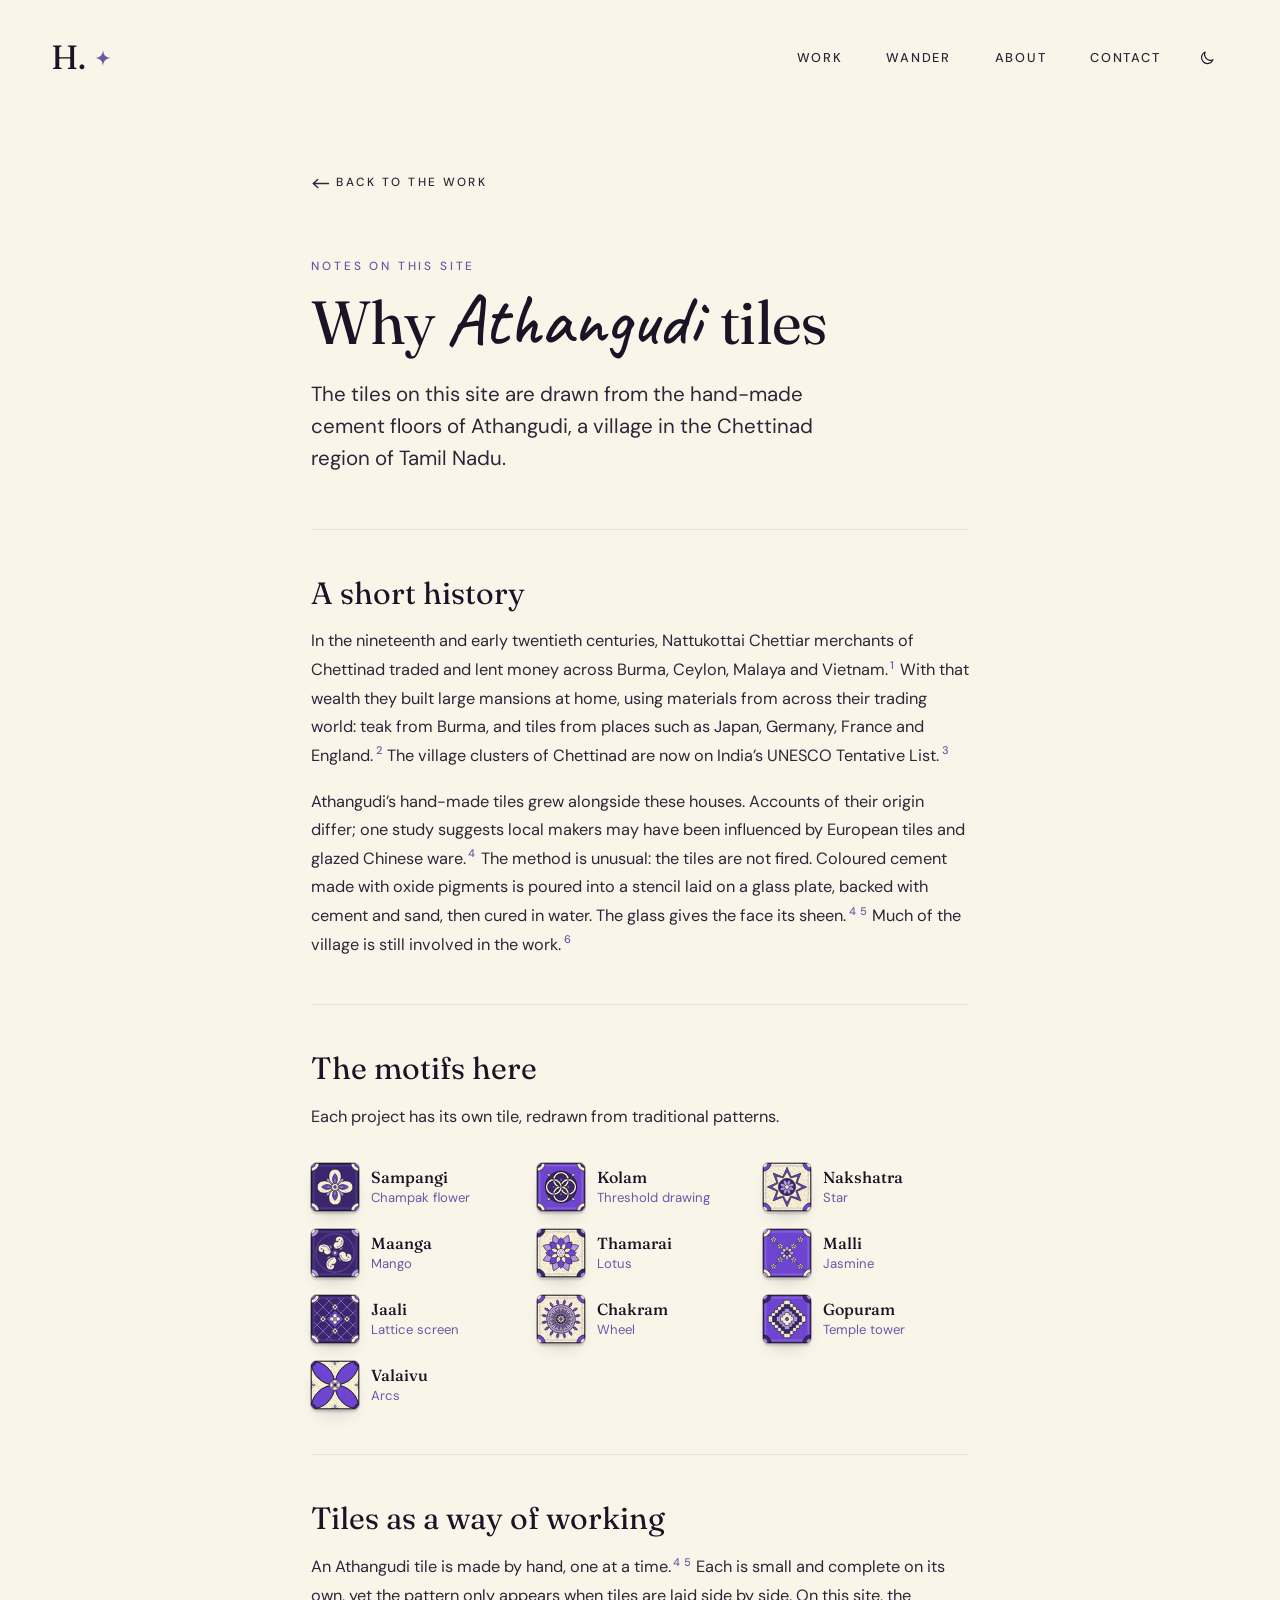
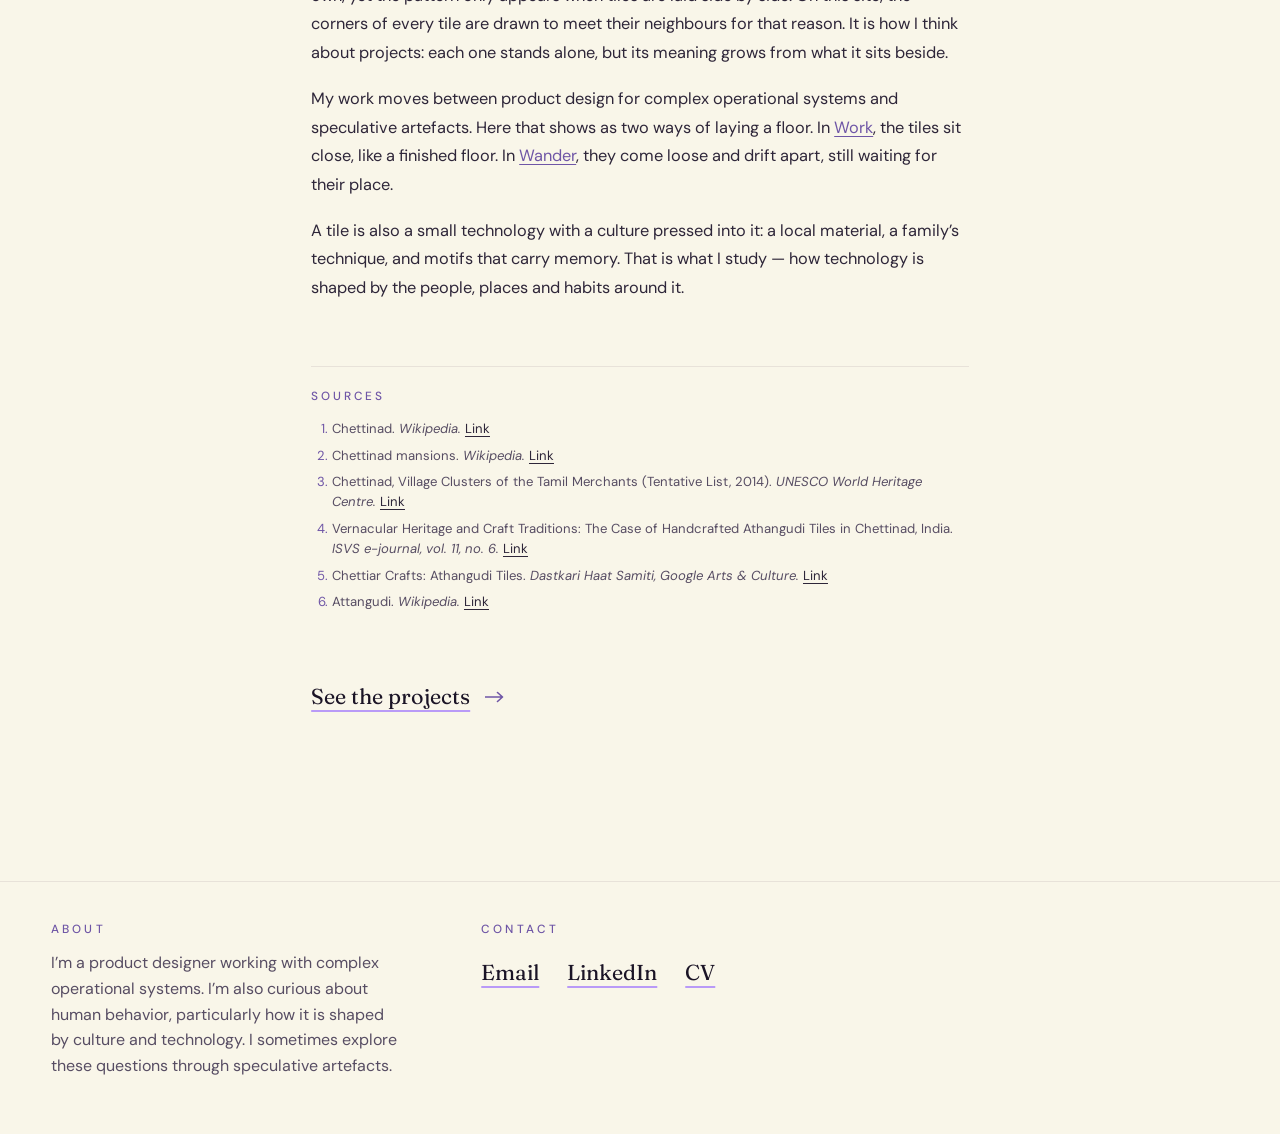
==== commit e950ceca: "Athangudi page: replace 'A floor as a system' with 'Tiles as a way of working' Co-Authored-By: Claud" ====
--- a/athangudi.html
+++ b/athangudi.html
@@ -76,10 +76,11 @@
       </ul>
     </section>
 
-    <section class="article__section" aria-labelledby="systems">
-      <h2 id="systems">A floor as a system</h2>
-      <p>The term socio-technical system comes from studies of coal mining in the 1950s, which found that the technology of work and the social organisation around it shape each other and cannot be redesigned separately.<sup class="cite"><a href="#src-7" aria-label="Source 7">7</a></sup> An Athangudi floor fits that idea. It depends on a material and a hand technique, on families who hold the skill, and on patrons who want the floor. The pressures on it are social as much as technical: makers worry that fewer artisans want to carry the work on,<sup class="cite"><a href="#src-8" aria-label="Source 8">8</a></sup> and the craft has no heritage designation or GI tag to protect it.<sup class="cite"><a href="#src-4" aria-label="Source 4">4</a></sup> Its recent revival has come from people choosing it again for new homes.<sup class="cite"><a href="#src-8" aria-label="Source 8">8</a></sup></p>
-      <p>That is the lens I bring to my own work: a technology is never only the object, but the people, materials, money and habits that hold it in place.</p>
+    <section class="article__section" aria-labelledby="metaphor">
+      <h2 id="metaphor">Tiles as a way of working</h2>
+      <p>An Athangudi tile is made by hand, one at a time.<sup class="cite"><a href="#src-4" aria-label="Source 4">4</a></sup><sup class="cite"><a href="#src-5" aria-label="Source 5">5</a></sup> Each is small and complete on its own, yet the pattern only appears when tiles are laid side by side. On this site, the corners of every tile are drawn to meet their neighbours for that reason. It is how I think about projects: each one stands alone, but its meaning grows from what it sits beside.</p>
+      <p>My work moves between product design for complex operational systems and speculative artefacts. Here that shows as two ways of laying a floor. In <a href="index.html#work">Work</a>, the tiles sit close, like a finished floor. In <a href="index.html#wander">Wander</a>, they come loose and drift apart, still waiting for their place.</p>
+      <p>A tile is also a small technology with a culture pressed into it: a local material, a family’s technique, and motifs that carry memory. That is what I study — how technology is shaped by the people, places and habits around it.</p>
     </section>
 
     <section class="sources" aria-labelledby="sources">
@@ -91,8 +92,6 @@
         <li id="src-4">Vernacular Heritage and Craft Traditions: The Case of Handcrafted Athangudi Tiles in Chettinad, India. <span class="sources__pub">ISVS e-journal, vol. 11, no. 6.</span> <a href="https://isvshome.com/pdf/ISVS_11-06/ISVSej_11.06.02.pdf" target="_blank" rel="noopener noreferrer">Link<span class="sr-only"> (opens in a new tab)</span></a></li>
         <li id="src-5">Chettiar Crafts: Athangudi Tiles. <span class="sources__pub">Dastkari Haat Samiti, Google Arts &amp; Culture.</span> <a href="https://artsandculture.google.com/story/chettiar-crafts-athangudi-tiles-dastkari-haat-samiti/2QWRMoHx4BQNJg" target="_blank" rel="noopener noreferrer">Link<span class="sr-only"> (opens in a new tab)</span></a></li>
         <li id="src-6">Attangudi. <span class="sources__pub">Wikipedia.</span> <a href="https://en.wikipedia.org/wiki/Attangudi" target="_blank" rel="noopener noreferrer">Link<span class="sr-only"> (opens in a new tab)</span></a></li>
-        <li id="src-7">Trist, E. &amp; Bamforth, K. (1951). Some social and psychological consequences of the longwall method of coal-getting. <span class="sources__pub">Human Relations 4(1).</span> <a href="https://doi.org/10.1177/001872675100400101" target="_blank" rel="noopener noreferrer">Link<span class="sr-only"> (opens in a new tab)</span></a></li>
-        <li id="src-8">How the centuries-old tradition of Tamil Nadu’s Athangudi tiles is finding a place in modern homes. <span class="sources__pub">The Federal.</span> <a href="https://m.dailyhunt.in/news/india/english/the+federal+english-epaper-thefeden/how+the+centuriesold+tradition+of+tamil+nadus+athangudi+tiles+is+finding+a+place+in+modern+homes-newsid-n694177551" target="_blank" rel="noopener noreferrer">Link<span class="sr-only"> (opens in a new tab)</span></a></li>
       </ol>
     </section>
 
--- a/styles.css
+++ b/styles.css
@@ -1184,3 +1184,4 @@
 .sources__pub { font-style: italic; }
 .sources a { color: var(--text); text-underline-offset: 3px; }
 .sources li:target { color: var(--heading); }
+.site-footer > .footer-note { grid-column: 1 / -1; max-width: none; margin-top: clamp(8px, 2vh, 20px); padding-top: 1.2rem; border-top: 1px solid var(--divider); }
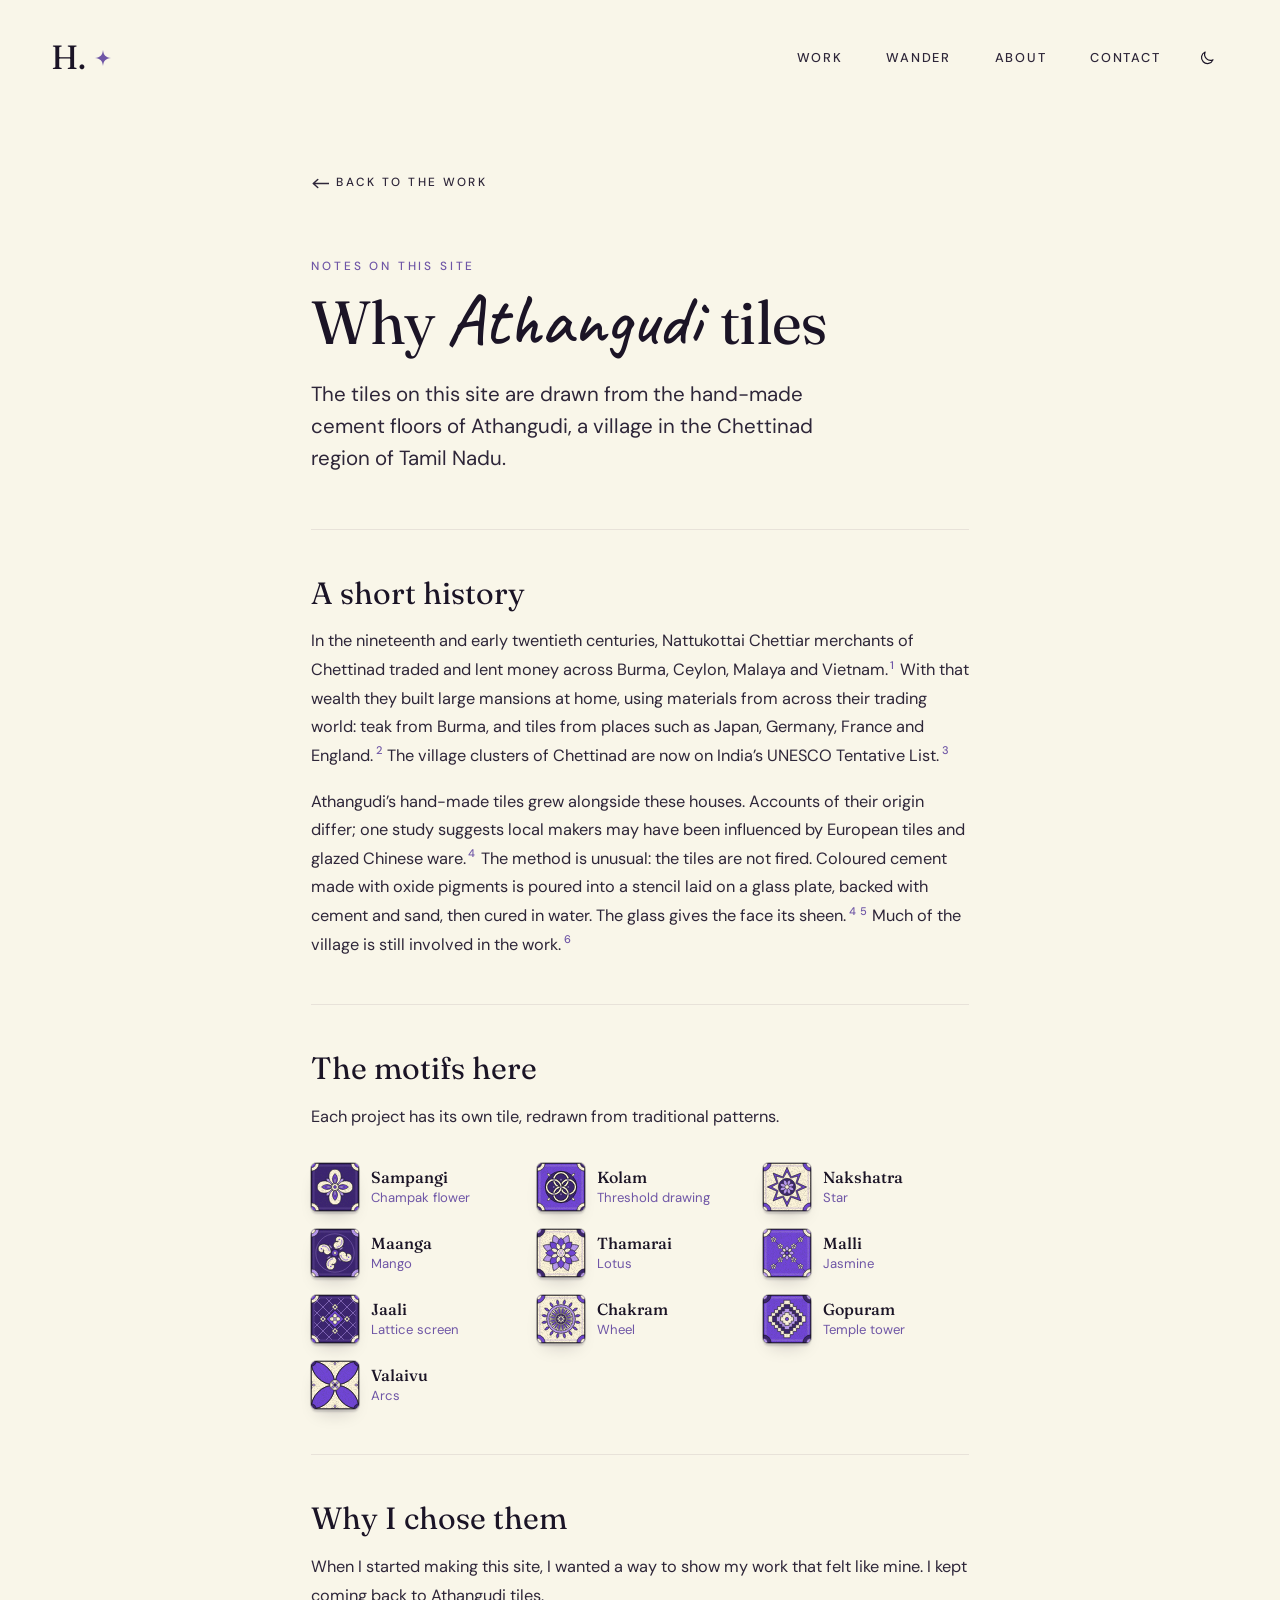
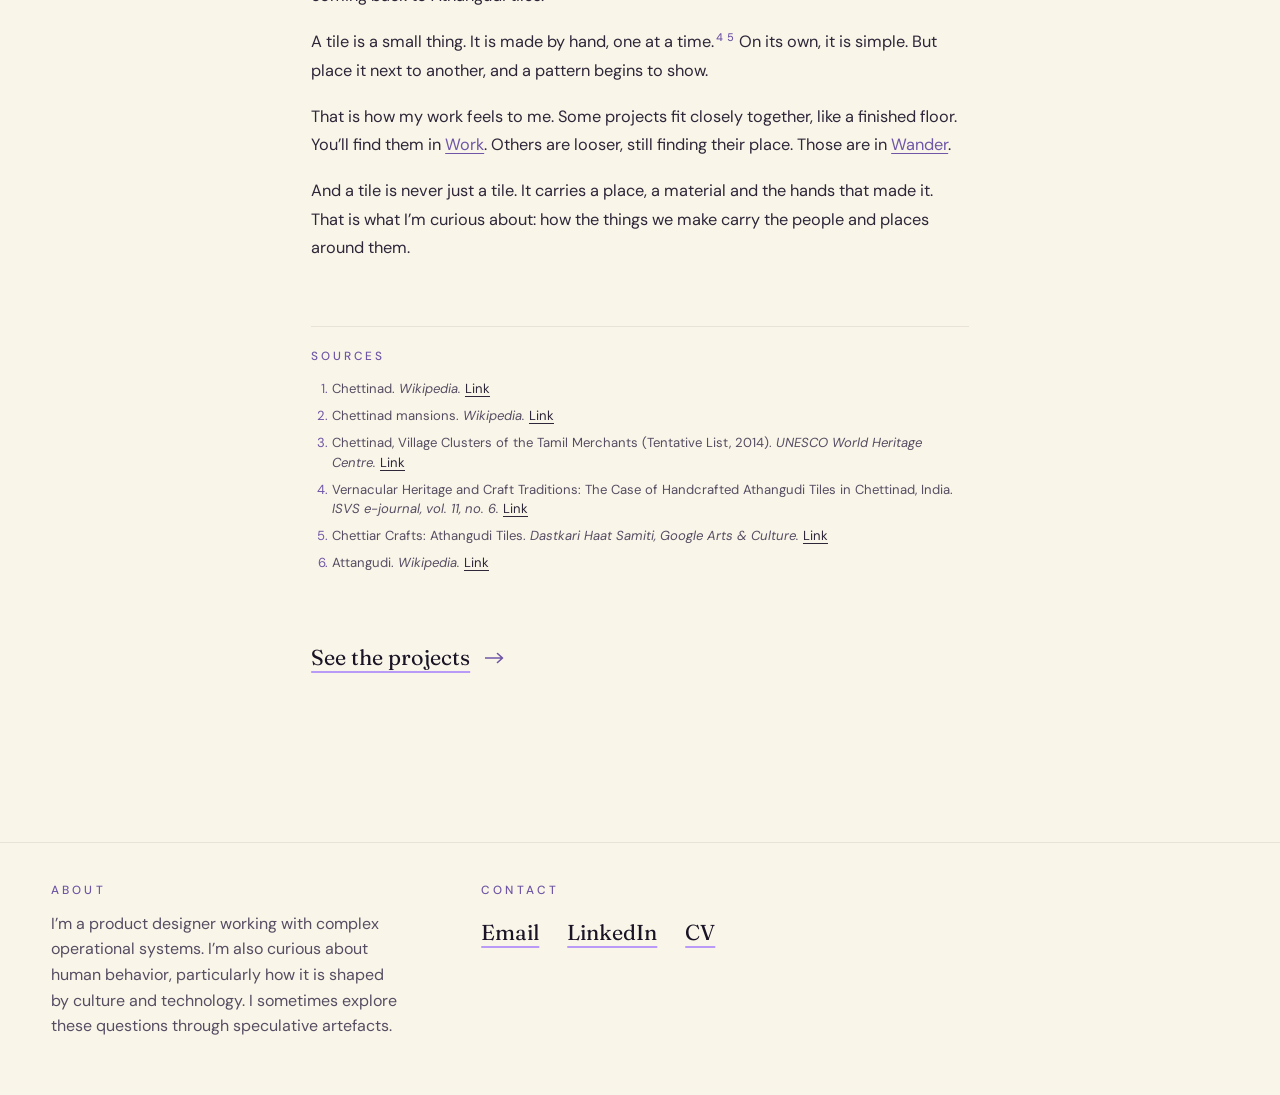
==== commit 51d6e6c4: "Athangudi page: retell the closing section as a simple first-person story Co-Authored-By: Claude Opu" ====
--- a/athangudi.html
+++ b/athangudi.html
@@ -77,10 +77,11 @@
     </section>
 
     <section class="article__section" aria-labelledby="metaphor">
-      <h2 id="metaphor">Tiles as a way of working</h2>
-      <p>An Athangudi tile is made by hand, one at a time.<sup class="cite"><a href="#src-4" aria-label="Source 4">4</a></sup><sup class="cite"><a href="#src-5" aria-label="Source 5">5</a></sup> Each is small and complete on its own, yet the pattern only appears when tiles are laid side by side. On this site, the corners of every tile are drawn to meet their neighbours for that reason. It is how I think about projects: each one stands alone, but its meaning grows from what it sits beside.</p>
-      <p>My work moves between product design for complex operational systems and speculative artefacts. Here that shows as two ways of laying a floor. In <a href="index.html#work">Work</a>, the tiles sit close, like a finished floor. In <a href="index.html#wander">Wander</a>, they come loose and drift apart, still waiting for their place.</p>
-      <p>A tile is also a small technology with a culture pressed into it: a local material, a family’s technique, and motifs that carry memory. That is what I study — how technology is shaped by the people, places and habits around it.</p>
+      <h2 id="metaphor">Why I chose them</h2>
+      <p>When I started making this site, I wanted a way to show my work that felt like mine. I kept coming back to Athangudi tiles.</p>
+      <p>A tile is a small thing. It is made by hand, one at a time.<sup class="cite"><a href="#src-4" aria-label="Source 4">4</a></sup><sup class="cite"><a href="#src-5" aria-label="Source 5">5</a></sup> On its own, it is simple. But place it next to another, and a pattern begins to show.</p>
+      <p>That is how my work feels to me. Some projects fit closely together, like a finished floor. You’ll find them in <a href="index.html#work">Work</a>. Others are looser, still finding their place. Those are in <a href="index.html#wander">Wander</a>.</p>
+      <p>And a tile is never just a tile. It carries a place, a material and the hands that made it. That is what I’m curious about: how the things we make carry the people and places around them.</p>
     </section>
 
     <section class="sources" aria-labelledby="sources">
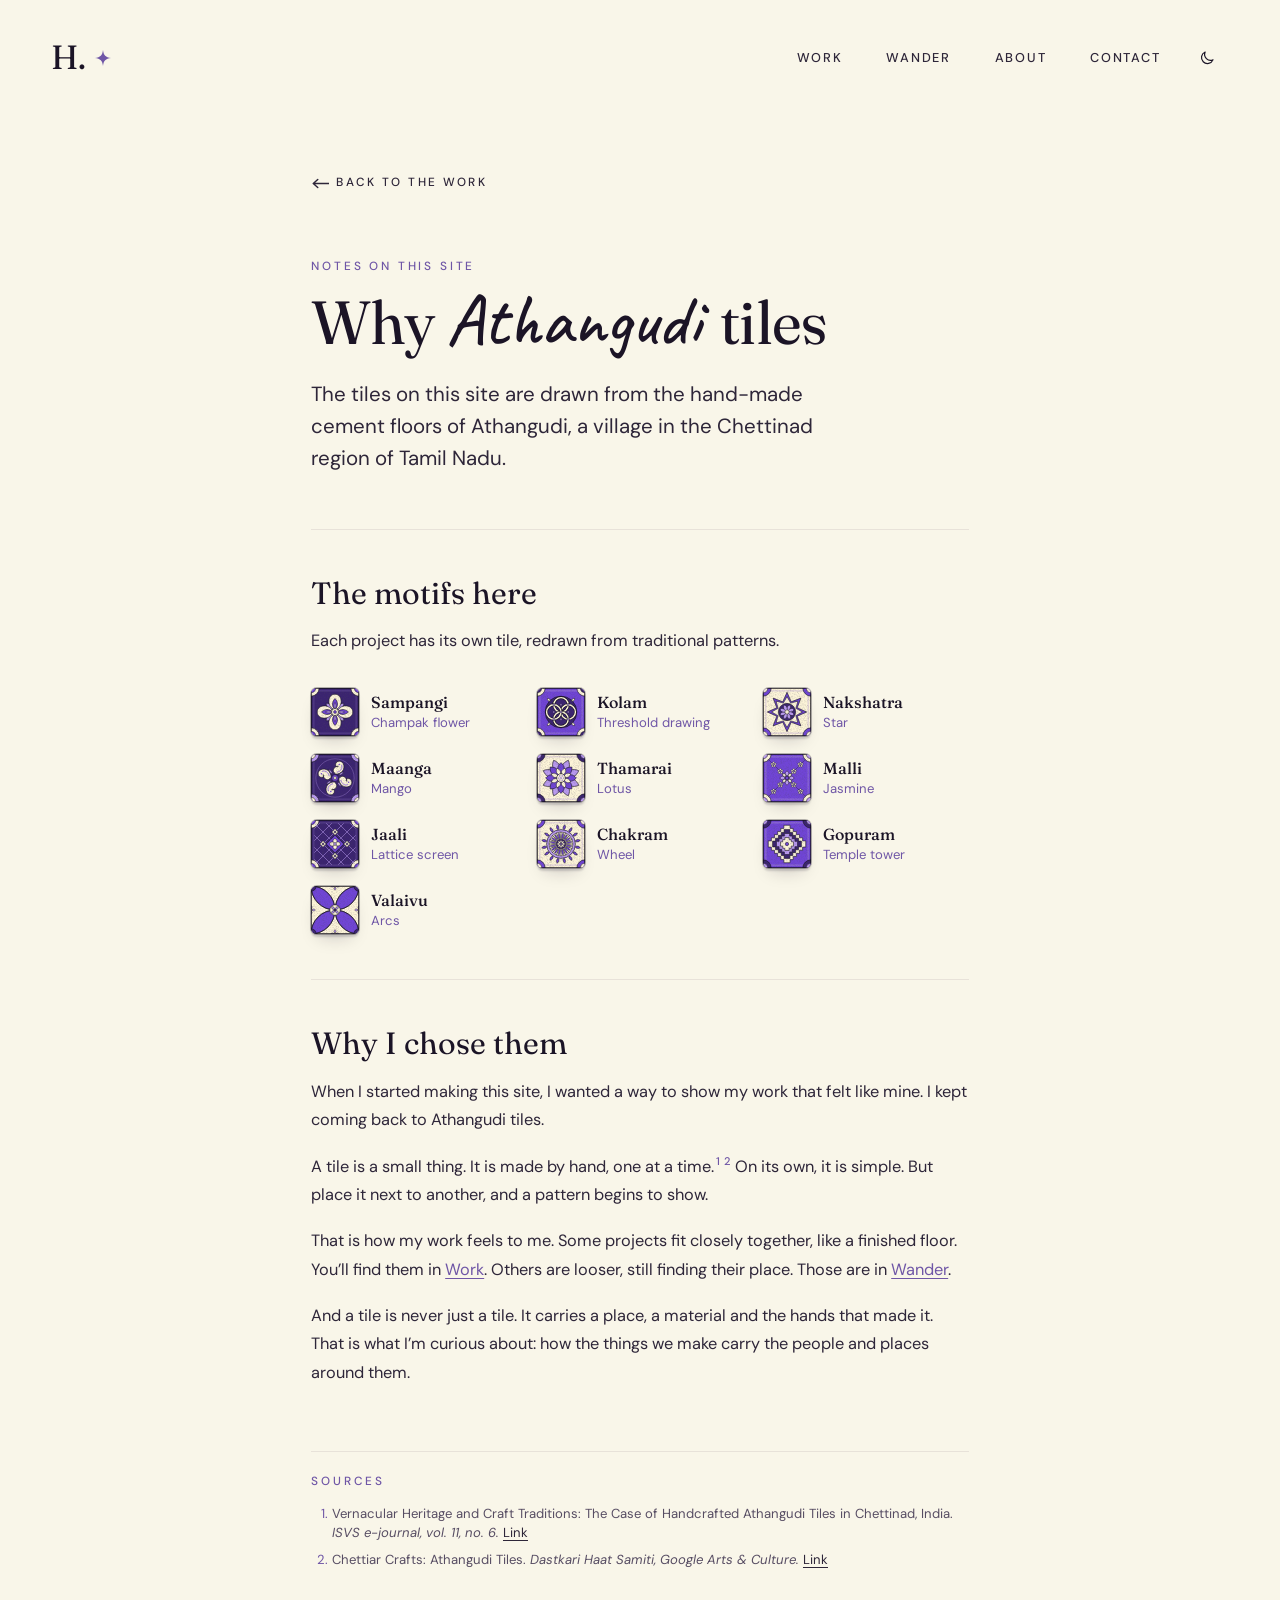
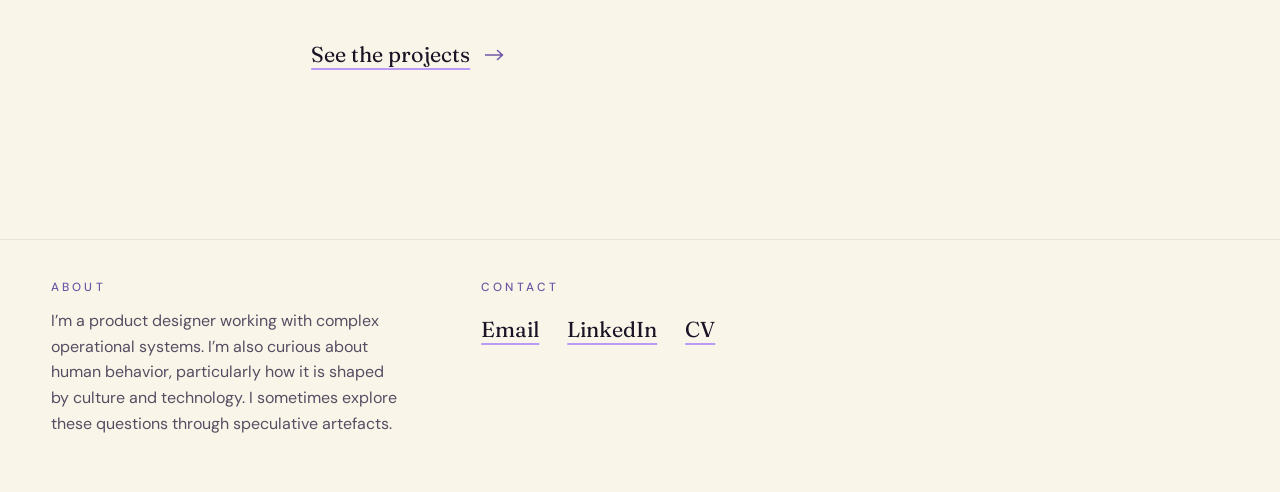
==== commit 1e367da7: "Athangudi page: remove the short history section Co-Authored-By: Claude Opus 5.5 <noreply@anthropic." ====
--- a/athangudi.html
+++ b/athangudi.html
@@ -53,12 +53,6 @@
       <p class="article__lede">The tiles on this site are drawn from the hand-made cement floors of Athangudi, a village in the Chettinad region of Tamil Nadu.</p>
     </header>
 
-    <section class="article__section" aria-labelledby="history">
-      <h2 id="history">A short history</h2>
-      <p>In the nineteenth and early twentieth centuries, Nattukottai Chettiar merchants of Chettinad traded and lent money across Burma, Ceylon, Malaya and Vietnam.<sup class="cite"><a href="#src-1" aria-label="Source 1">1</a></sup> With that wealth they built large mansions at home, using materials from across their trading world: teak from Burma, and tiles from places such as Japan, Germany, France and England.<sup class="cite"><a href="#src-2" aria-label="Source 2">2</a></sup> The village clusters of Chettinad are now on India’s UNESCO Tentative List.<sup class="cite"><a href="#src-3" aria-label="Source 3">3</a></sup></p>
-      <p>Athangudi’s hand-made tiles grew alongside these houses. Accounts of their origin differ; one study suggests local makers may have been influenced by European tiles and glazed Chinese ware.<sup class="cite"><a href="#src-4" aria-label="Source 4">4</a></sup> The method is unusual: the tiles are not fired. Coloured cement made with oxide pigments is poured into a stencil laid on a glass plate, backed with cement and sand, then cured in water. The glass gives the face its sheen.<sup class="cite"><a href="#src-4" aria-label="Source 4">4</a></sup><sup class="cite"><a href="#src-5" aria-label="Source 5">5</a></sup> Much of the village is still involved in the work.<sup class="cite"><a href="#src-6" aria-label="Source 6">6</a></sup></p>
-    </section>
-
     <section class="article__section" aria-labelledby="motifs">
       <h2 id="motifs">The motifs here</h2>
       <p>Each project has its own tile, redrawn from traditional patterns.</p>
@@ -79,7 +73,7 @@
     <section class="article__section" aria-labelledby="metaphor">
       <h2 id="metaphor">Why I chose them</h2>
       <p>When I started making this site, I wanted a way to show my work that felt like mine. I kept coming back to Athangudi tiles.</p>
-      <p>A tile is a small thing. It is made by hand, one at a time.<sup class="cite"><a href="#src-4" aria-label="Source 4">4</a></sup><sup class="cite"><a href="#src-5" aria-label="Source 5">5</a></sup> On its own, it is simple. But place it next to another, and a pattern begins to show.</p>
+      <p>A tile is a small thing. It is made by hand, one at a time.<sup class="cite"><a href="#src-1" aria-label="Source 1">1</a></sup><sup class="cite"><a href="#src-2" aria-label="Source 2">2</a></sup> On its own, it is simple. But place it next to another, and a pattern begins to show.</p>
       <p>That is how my work feels to me. Some projects fit closely together, like a finished floor. You’ll find them in <a href="index.html#work">Work</a>. Others are looser, still finding their place. Those are in <a href="index.html#wander">Wander</a>.</p>
       <p>And a tile is never just a tile. It carries a place, a material and the hands that made it. That is what I’m curious about: how the things we make carry the people and places around them.</p>
     </section>
@@ -87,12 +81,8 @@
     <section class="sources" aria-labelledby="sources">
       <h2 id="sources">Sources</h2>
       <ol>
-        <li id="src-1">Chettinad. <span class="sources__pub">Wikipedia.</span> <a href="https://en.wikipedia.org/wiki/Chettinad" target="_blank" rel="noopener noreferrer">Link<span class="sr-only"> (opens in a new tab)</span></a></li>
-        <li id="src-2">Chettinad mansions. <span class="sources__pub">Wikipedia.</span> <a href="https://en.wikipedia.org/wiki/Chettinad_mansions" target="_blank" rel="noopener noreferrer">Link<span class="sr-only"> (opens in a new tab)</span></a></li>
-        <li id="src-3">Chettinad, Village Clusters of the Tamil Merchants (Tentative List, 2014). <span class="sources__pub">UNESCO World Heritage Centre.</span> <a href="https://whc.unesco.org/en/tentativelists/5920/" target="_blank" rel="noopener noreferrer">Link<span class="sr-only"> (opens in a new tab)</span></a></li>
-        <li id="src-4">Vernacular Heritage and Craft Traditions: The Case of Handcrafted Athangudi Tiles in Chettinad, India. <span class="sources__pub">ISVS e-journal, vol. 11, no. 6.</span> <a href="https://isvshome.com/pdf/ISVS_11-06/ISVSej_11.06.02.pdf" target="_blank" rel="noopener noreferrer">Link<span class="sr-only"> (opens in a new tab)</span></a></li>
-        <li id="src-5">Chettiar Crafts: Athangudi Tiles. <span class="sources__pub">Dastkari Haat Samiti, Google Arts &amp; Culture.</span> <a href="https://artsandculture.google.com/story/chettiar-crafts-athangudi-tiles-dastkari-haat-samiti/2QWRMoHx4BQNJg" target="_blank" rel="noopener noreferrer">Link<span class="sr-only"> (opens in a new tab)</span></a></li>
-        <li id="src-6">Attangudi. <span class="sources__pub">Wikipedia.</span> <a href="https://en.wikipedia.org/wiki/Attangudi" target="_blank" rel="noopener noreferrer">Link<span class="sr-only"> (opens in a new tab)</span></a></li>
+        <li id="src-1">Vernacular Heritage and Craft Traditions: The Case of Handcrafted Athangudi Tiles in Chettinad, India. <span class="sources__pub">ISVS e-journal, vol. 11, no. 6.</span> <a href="https://isvshome.com/pdf/ISVS_11-06/ISVSej_11.06.02.pdf" target="_blank" rel="noopener noreferrer">Link<span class="sr-only"> (opens in a new tab)</span></a></li>
+        <li id="src-2">Chettiar Crafts: Athangudi Tiles. <span class="sources__pub">Dastkari Haat Samiti, Google Arts &amp; Culture.</span> <a href="https://artsandculture.google.com/story/chettiar-crafts-athangudi-tiles-dastkari-haat-samiti/2QWRMoHx4BQNJg" target="_blank" rel="noopener noreferrer">Link<span class="sr-only"> (opens in a new tab)</span></a></li>
       </ol>
     </section>
 
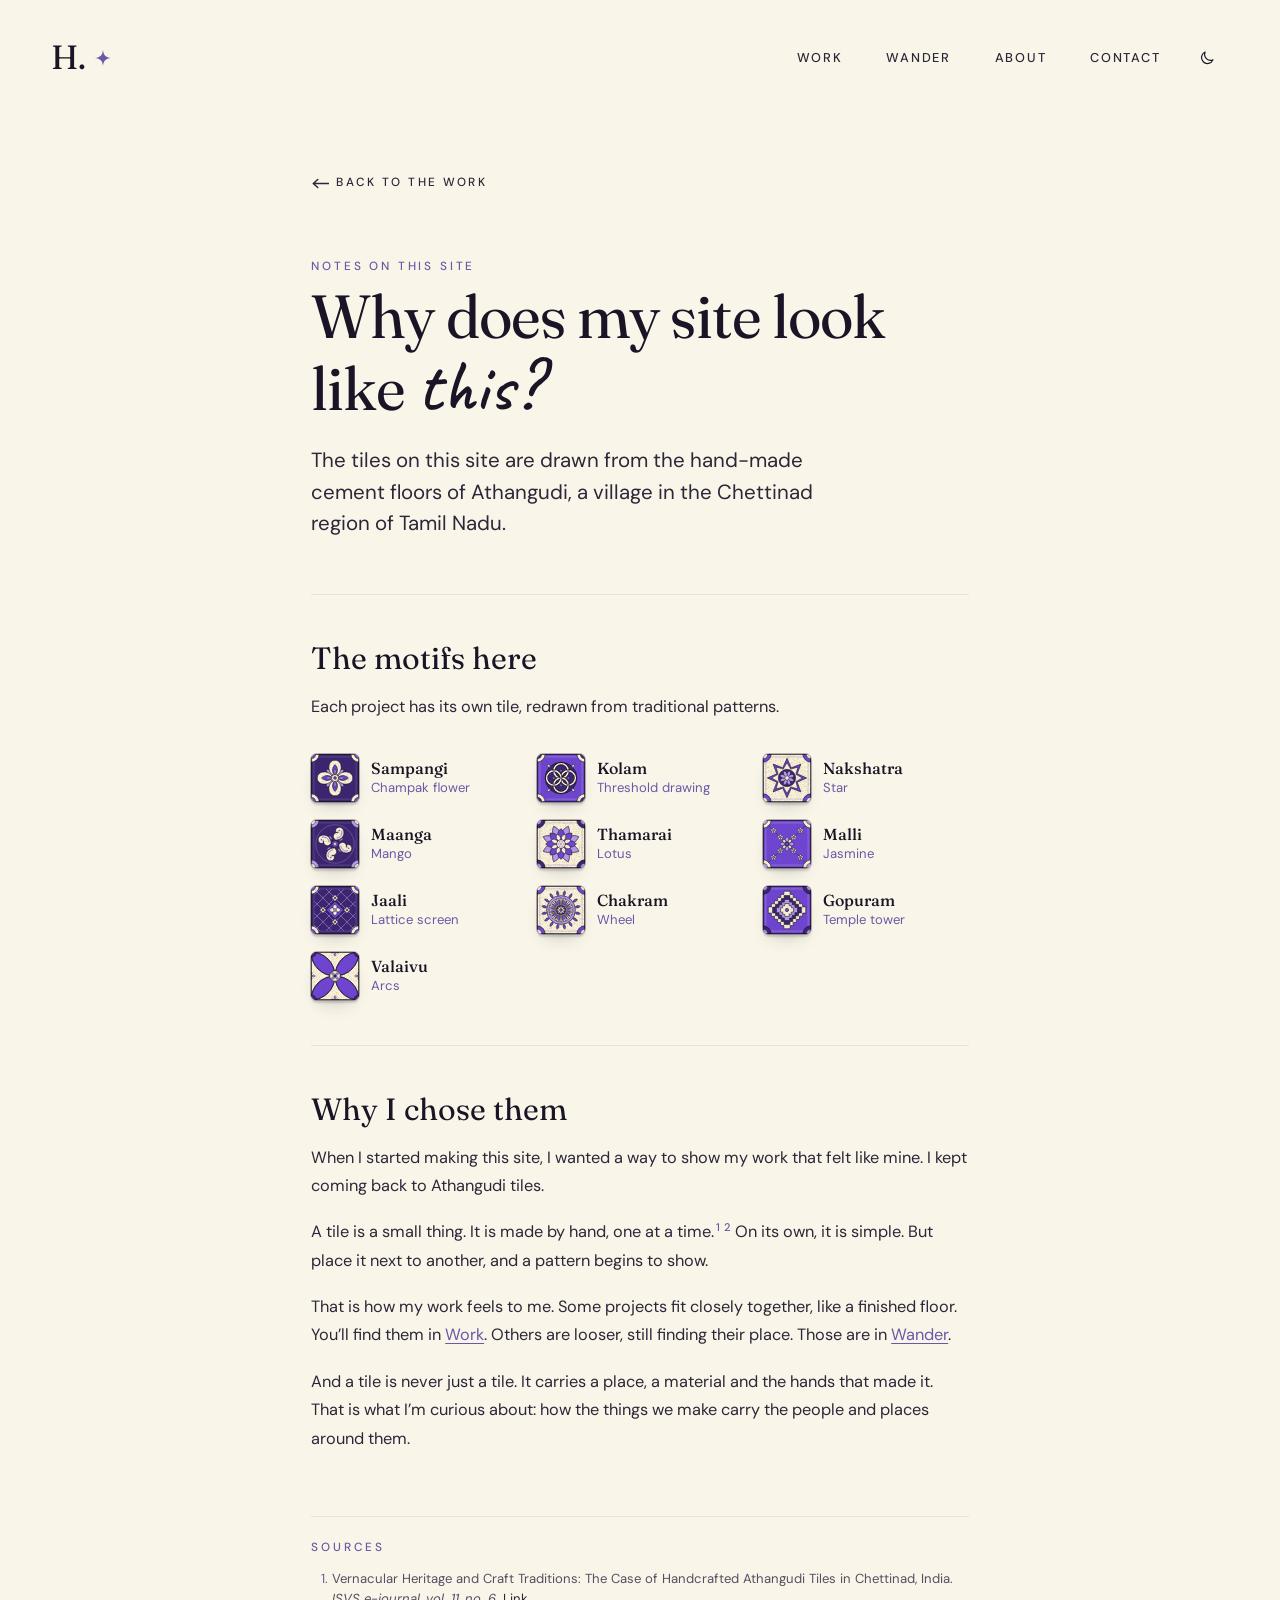
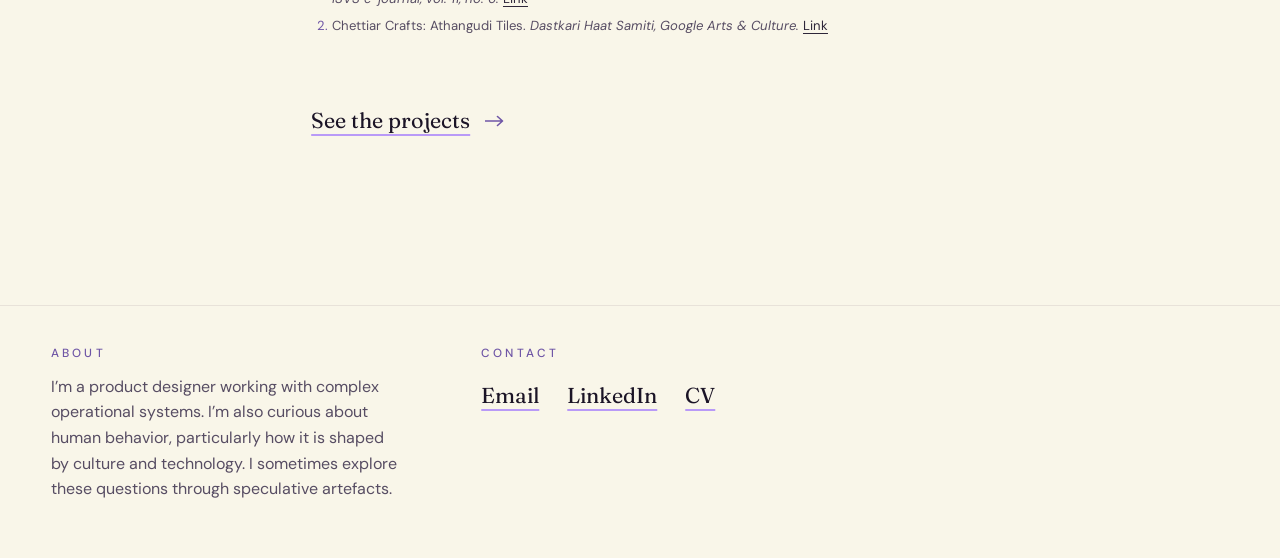
==== commit 124efa6a: "Athangudi page: retitle to 'Why does my site look like this?' Co-Authored-By: Claude Opus 5.5 <norep" ====
--- a/athangudi.html
+++ b/athangudi.html
@@ -3,7 +3,7 @@
 <head>
   <meta charset="utf-8">
   <meta name="viewport" content="width=device-width, initial-scale=1">
-  <title>Athangudi tiles — Harini</title>
+  <title>Why does my site look like this? — Harini</title>
   <meta name="description" content="Why this portfolio is laid out in Athangudi tiles: the hand-made cement floors of Chettinad, Tamil Nadu.">
   <meta name="theme-color" content="#F9F6E9" media="(prefers-color-scheme: light)">
   <meta name="theme-color" content="#15121C" media="(prefers-color-scheme: dark)">
@@ -49,7 +49,7 @@
 
     <header class="article__head">
       <p class="article__kicker">Notes on this site</p>
-      <h1>Why <span class="name">Athangudi</span> tiles</h1>
+      <h1>Why does my site look like <span class="name">this?</span></h1>
       <p class="article__lede">The tiles on this site are drawn from the hand-made cement floors of Athangudi, a village in the Chettinad region of Tamil Nadu.</p>
     </header>
 
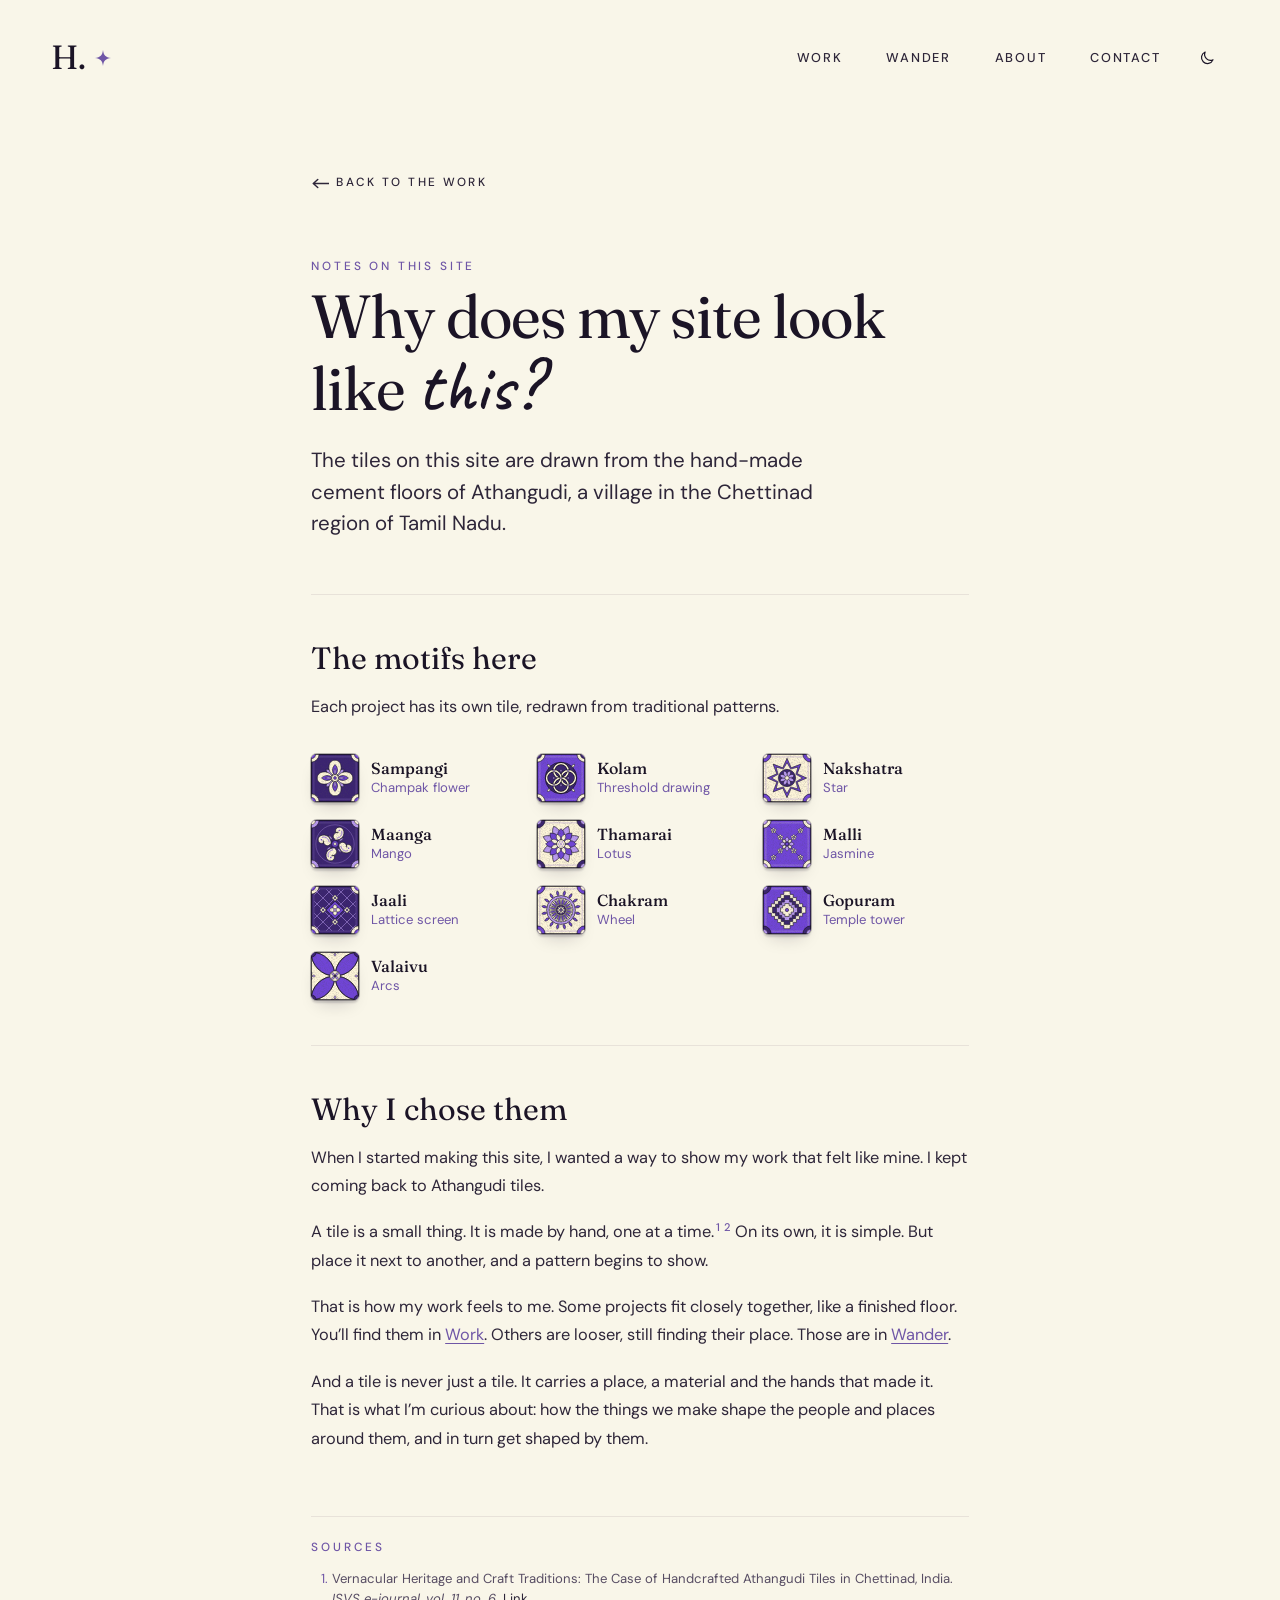
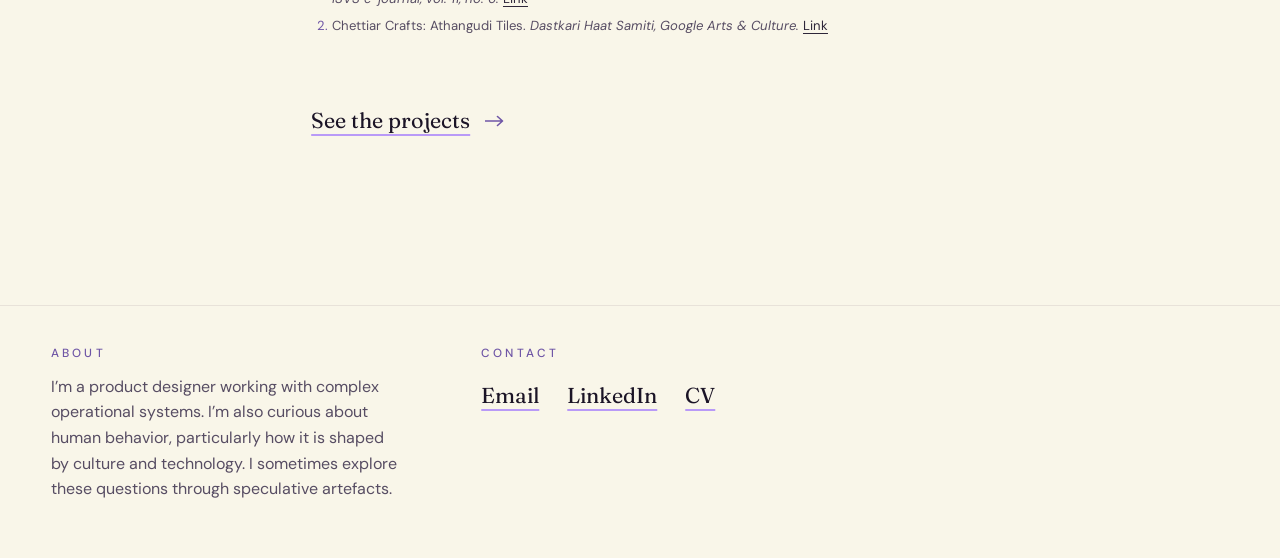
==== commit f3c3ca01: "Athangudi page: update closing line Co-Authored-By: Claude Opus 5.5 <noreply@anthropic.com> Claude-S" ====
--- a/athangudi.html
+++ b/athangudi.html
@@ -75,7 +75,7 @@
       <p>When I started making this site, I wanted a way to show my work that felt like mine. I kept coming back to Athangudi tiles.</p>
       <p>A tile is a small thing. It is made by hand, one at a time.<sup class="cite"><a href="#src-1" aria-label="Source 1">1</a></sup><sup class="cite"><a href="#src-2" aria-label="Source 2">2</a></sup> On its own, it is simple. But place it next to another, and a pattern begins to show.</p>
       <p>That is how my work feels to me. Some projects fit closely together, like a finished floor. You’ll find them in <a href="index.html#work">Work</a>. Others are looser, still finding their place. Those are in <a href="index.html#wander">Wander</a>.</p>
-      <p>And a tile is never just a tile. It carries a place, a material and the hands that made it. That is what I’m curious about: how the things we make carry the people and places around them.</p>
+      <p>And a tile is never just a tile. It carries a place, a material and the hands that made it. That is what I’m curious about: how the things we make shape the people and places around them, and in turn get shaped by them.</p>
     </section>
 
     <section class="sources" aria-labelledby="sources">
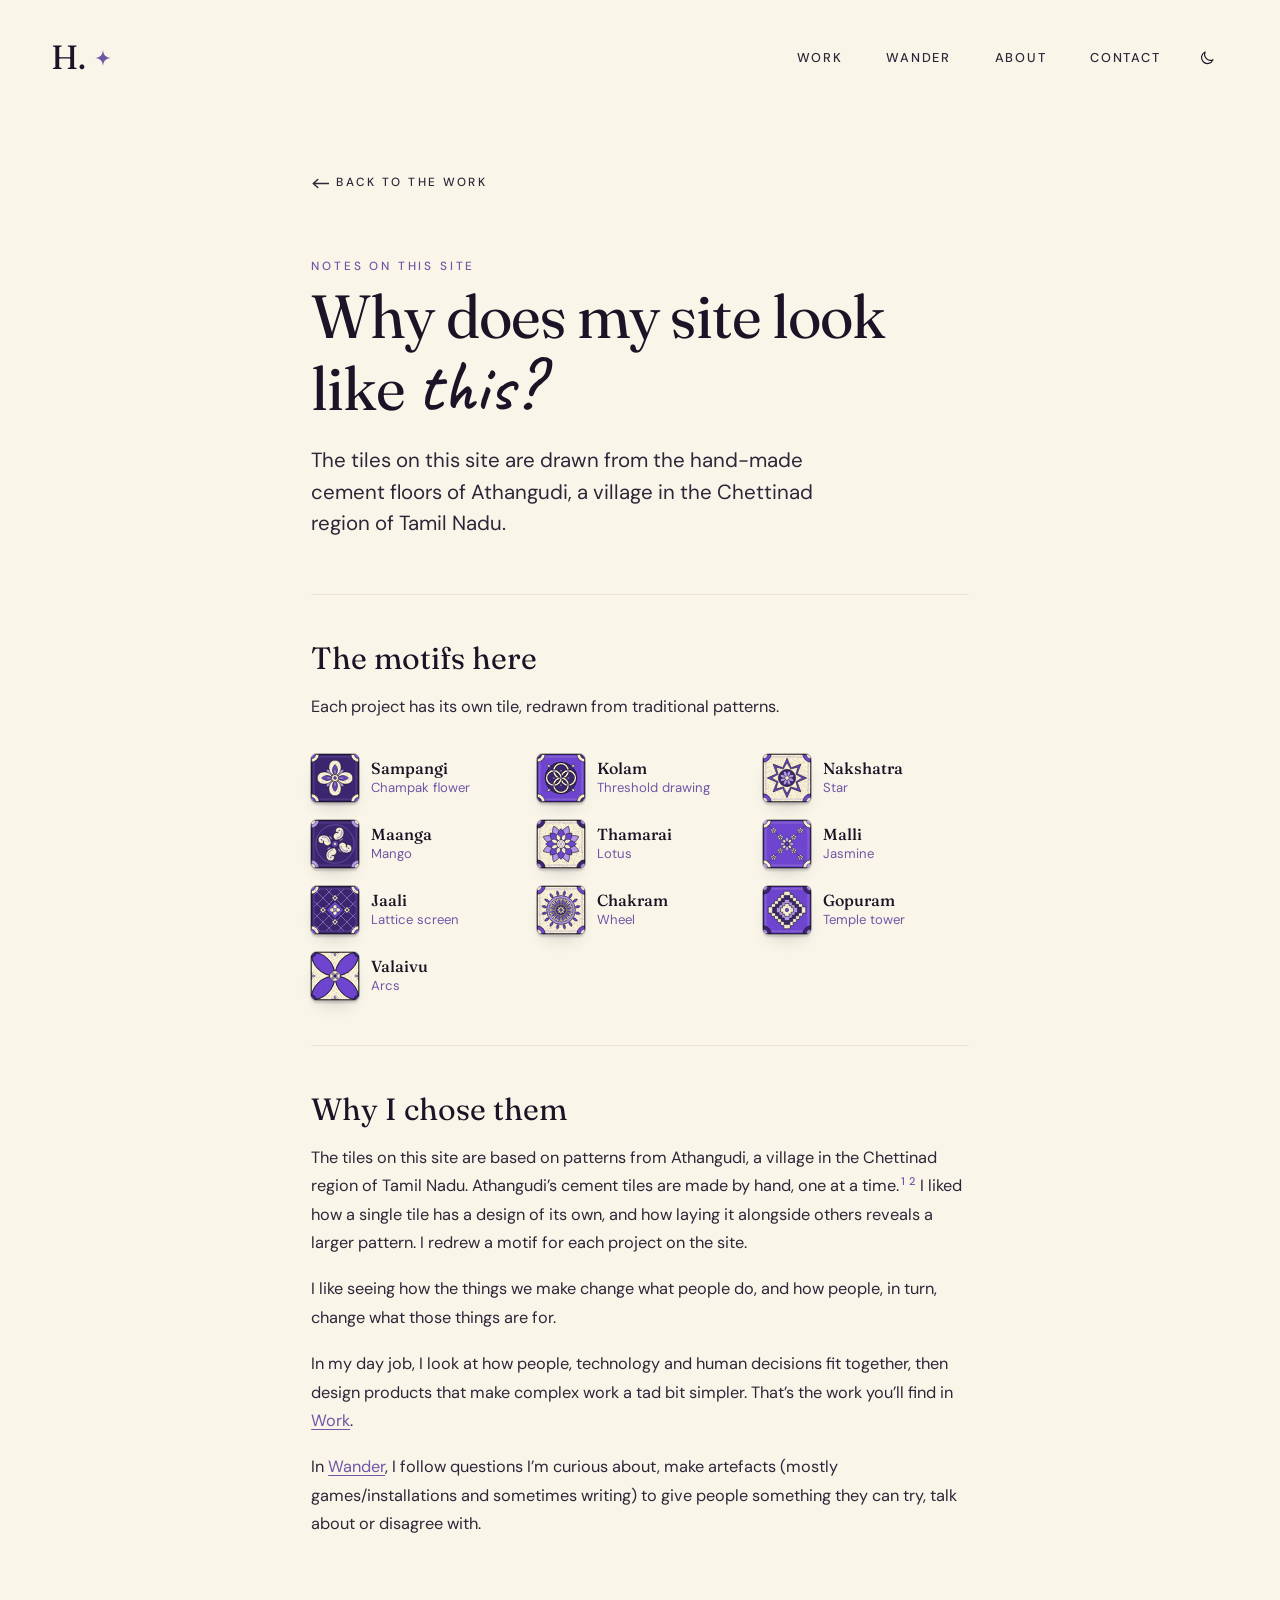
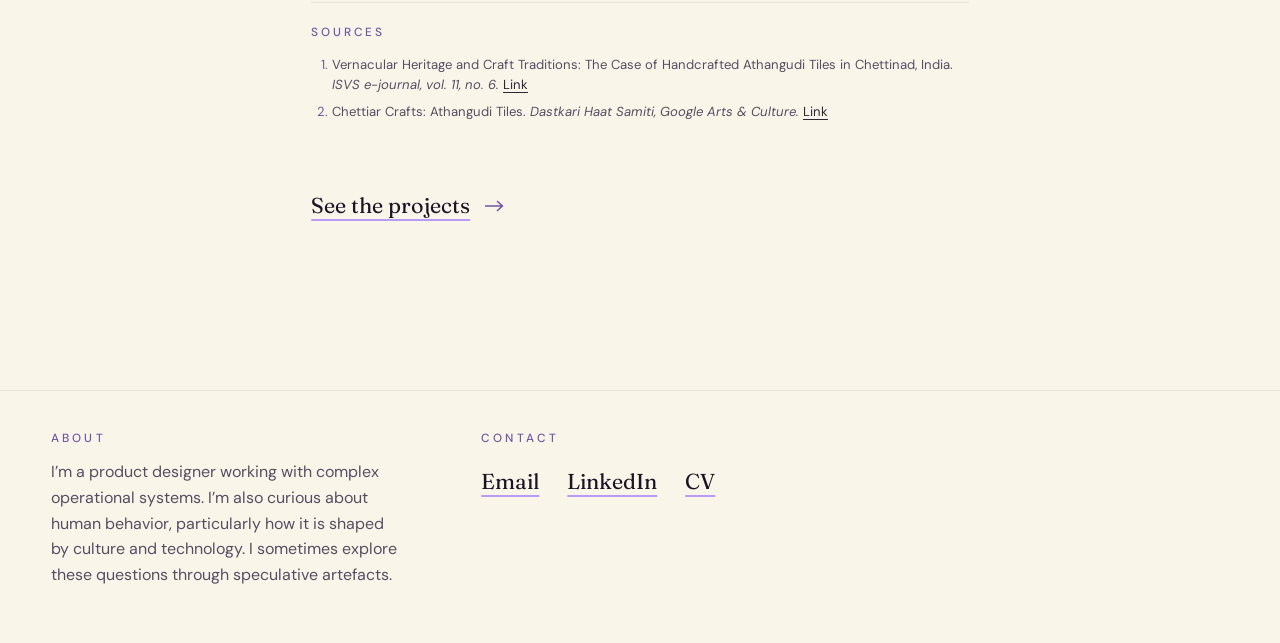
==== commit 2c2a7a60: "Athangudi page: replace 'Why I chose them' with Harini's own text Co-Authored-By: Claude Opus 5.5 <n" ====
--- a/athangudi.html
+++ b/athangudi.html
@@ -72,10 +72,10 @@
 
     <section class="article__section" aria-labelledby="metaphor">
       <h2 id="metaphor">Why I chose them</h2>
-      <p>When I started making this site, I wanted a way to show my work that felt like mine. I kept coming back to Athangudi tiles.</p>
-      <p>A tile is a small thing. It is made by hand, one at a time.<sup class="cite"><a href="#src-1" aria-label="Source 1">1</a></sup><sup class="cite"><a href="#src-2" aria-label="Source 2">2</a></sup> On its own, it is simple. But place it next to another, and a pattern begins to show.</p>
-      <p>That is how my work feels to me. Some projects fit closely together, like a finished floor. You’ll find them in <a href="index.html#work">Work</a>. Others are looser, still finding their place. Those are in <a href="index.html#wander">Wander</a>.</p>
-      <p>And a tile is never just a tile. It carries a place, a material and the hands that made it. That is what I’m curious about: how the things we make shape the people and places around them, and in turn get shaped by them.</p>
+      <p>The tiles on this site are based on patterns from Athangudi, a village in the Chettinad region of Tamil Nadu. Athangudi’s cement tiles are made by hand, one at a time.<sup class="cite"><a href="#src-1" aria-label="Source 1">1</a></sup><sup class="cite"><a href="#src-2" aria-label="Source 2">2</a></sup> I liked how a single tile has a design of its own, and how laying it alongside others reveals a larger pattern. I redrew a motif for each project on the site.</p>
+      <p>I like seeing how the things we make change what people do, and how people, in turn, change what those things are for.</p>
+      <p>In my day job, I look at how people, technology and human decisions fit together, then design products that make complex work a tad bit simpler. That’s the work you’ll find in <a href="index.html#work">Work</a>.</p>
+      <p>In <a href="index.html#wander">Wander</a>, I follow questions I’m curious about, make artefacts (mostly games/installations and sometimes writing) to give people something they can try, talk about or disagree with.</p>
     </section>
 
     <section class="sources" aria-labelledby="sources">
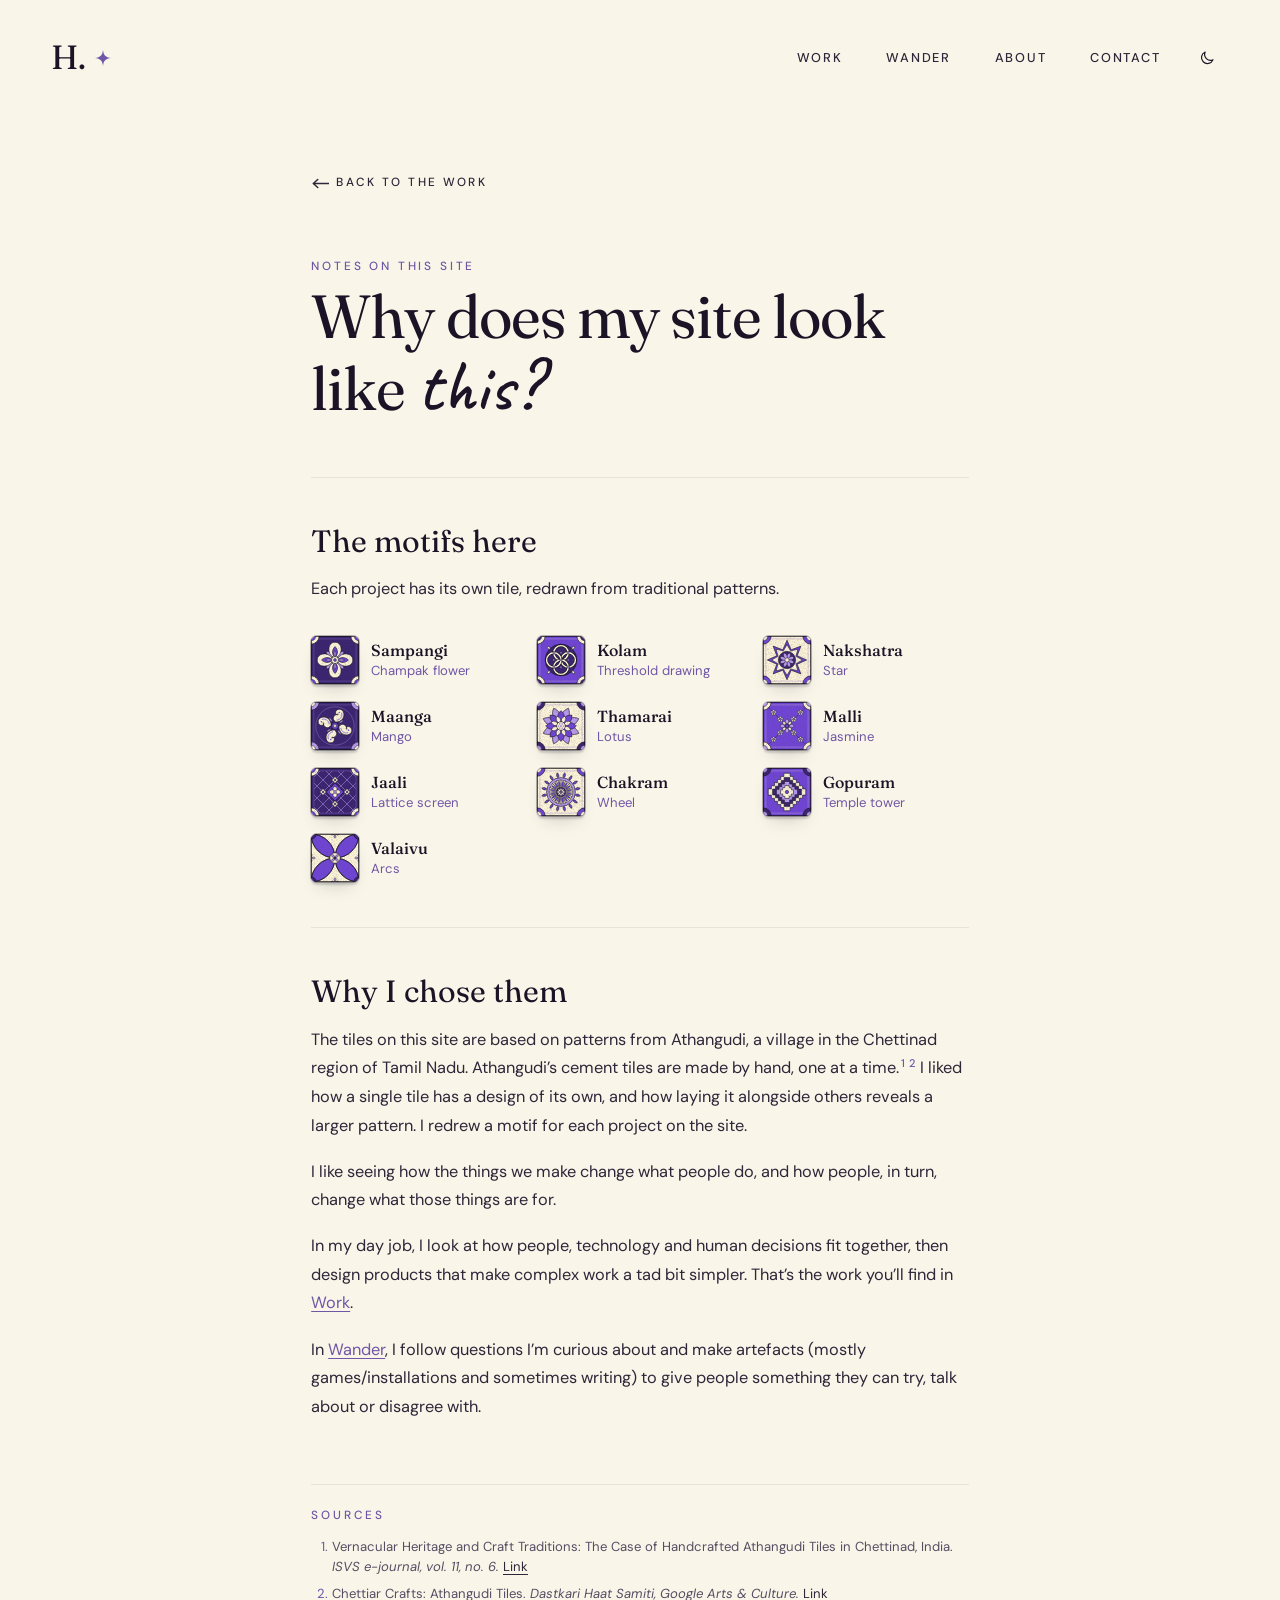
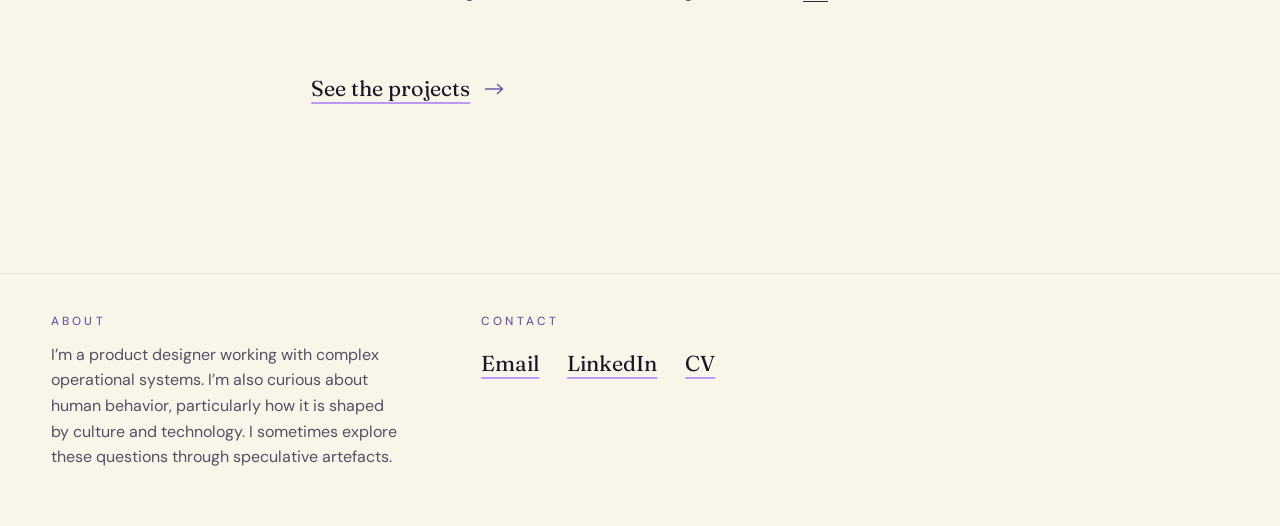
==== commit f225b70c: "Athangudi page: drop the repeated intro line; smooth the Wander sentence Co-Authored-By: Claude Opus" ====
--- a/athangudi.html
+++ b/athangudi.html
@@ -50,7 +50,6 @@
     <header class="article__head">
       <p class="article__kicker">Notes on this site</p>
       <h1>Why does my site look like <span class="name">this?</span></h1>
-      <p class="article__lede">The tiles on this site are drawn from the hand-made cement floors of Athangudi, a village in the Chettinad region of Tamil Nadu.</p>
     </header>
 
     <section class="article__section" aria-labelledby="motifs">
@@ -75,7 +74,7 @@
       <p>The tiles on this site are based on patterns from Athangudi, a village in the Chettinad region of Tamil Nadu. Athangudi’s cement tiles are made by hand, one at a time.<sup class="cite"><a href="#src-1" aria-label="Source 1">1</a></sup><sup class="cite"><a href="#src-2" aria-label="Source 2">2</a></sup> I liked how a single tile has a design of its own, and how laying it alongside others reveals a larger pattern. I redrew a motif for each project on the site.</p>
       <p>I like seeing how the things we make change what people do, and how people, in turn, change what those things are for.</p>
       <p>In my day job, I look at how people, technology and human decisions fit together, then design products that make complex work a tad bit simpler. That’s the work you’ll find in <a href="index.html#work">Work</a>.</p>
-      <p>In <a href="index.html#wander">Wander</a>, I follow questions I’m curious about, make artefacts (mostly games/installations and sometimes writing) to give people something they can try, talk about or disagree with.</p>
+      <p>In <a href="index.html#wander">Wander</a>, I follow questions I’m curious about and make artefacts (mostly games/installations and sometimes writing) to give people something they can try, talk about or disagree with.</p>
     </section>
 
     <section class="sources" aria-labelledby="sources">
